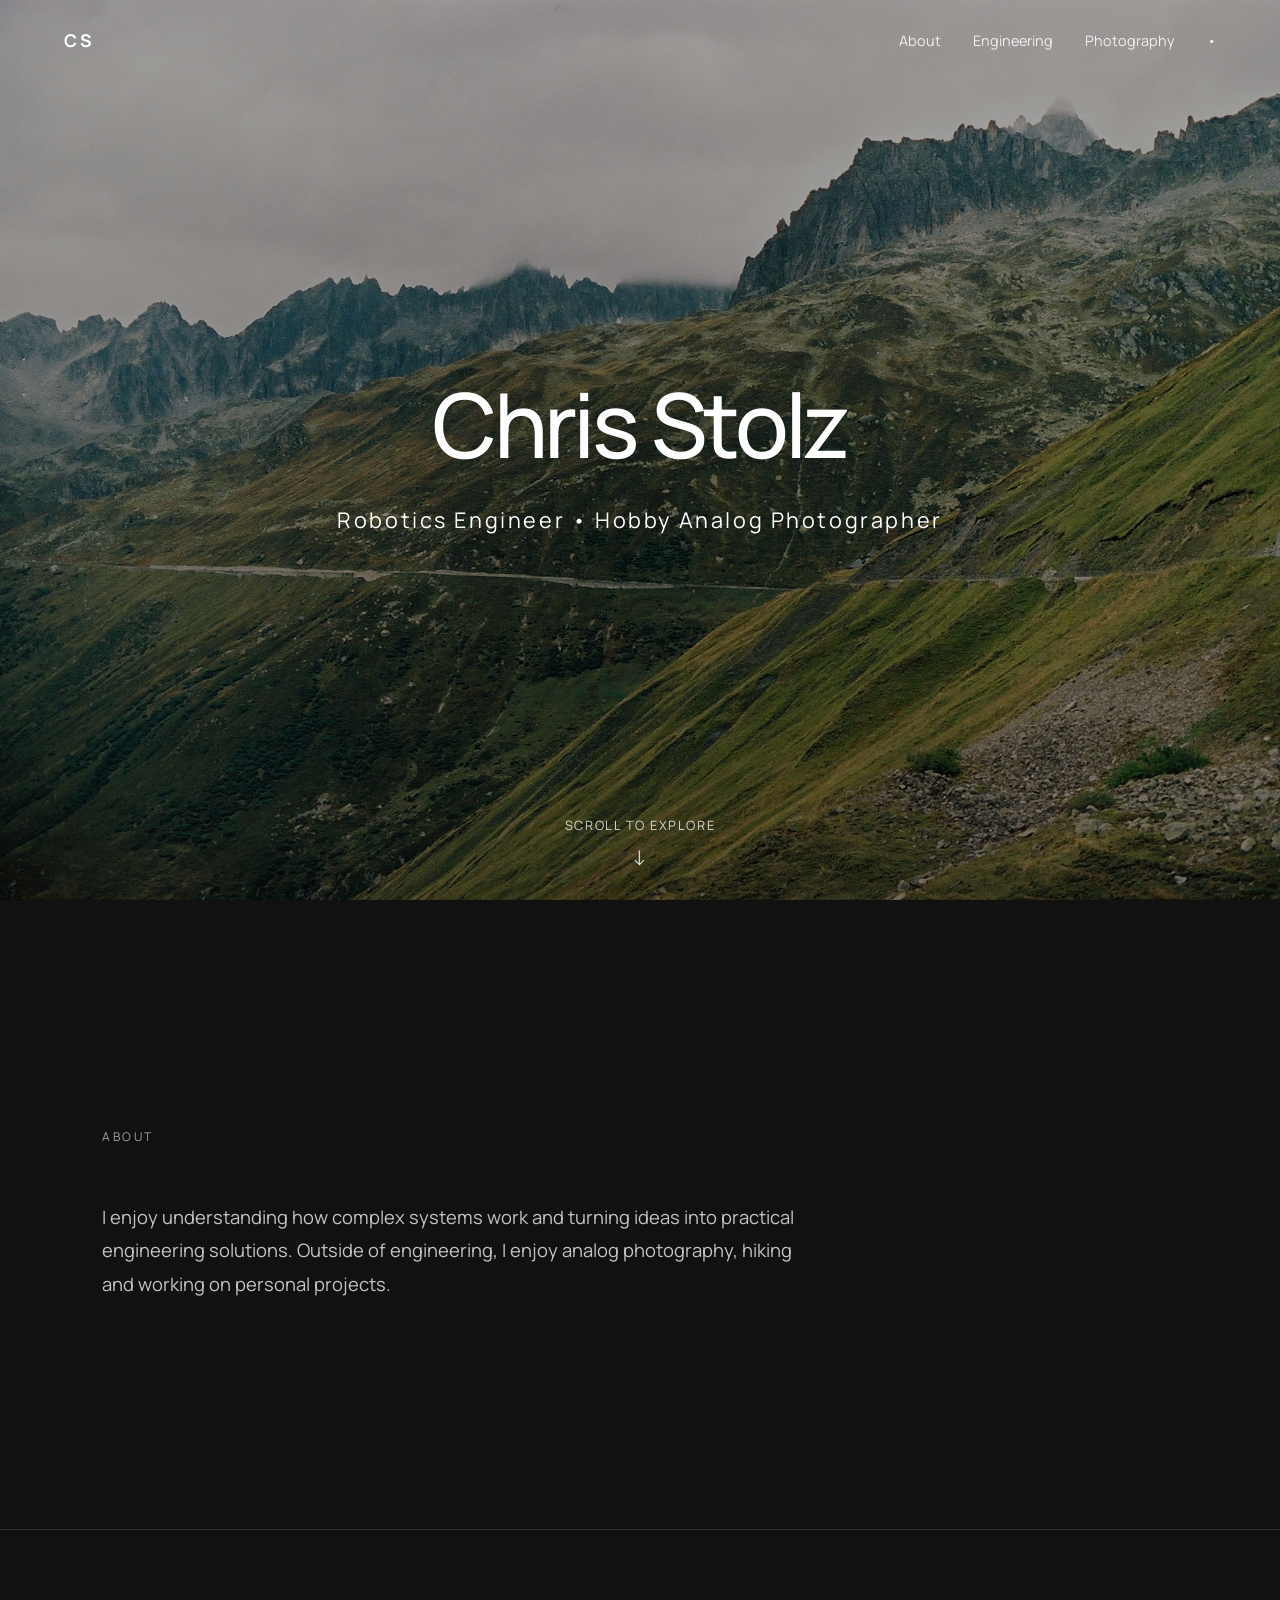
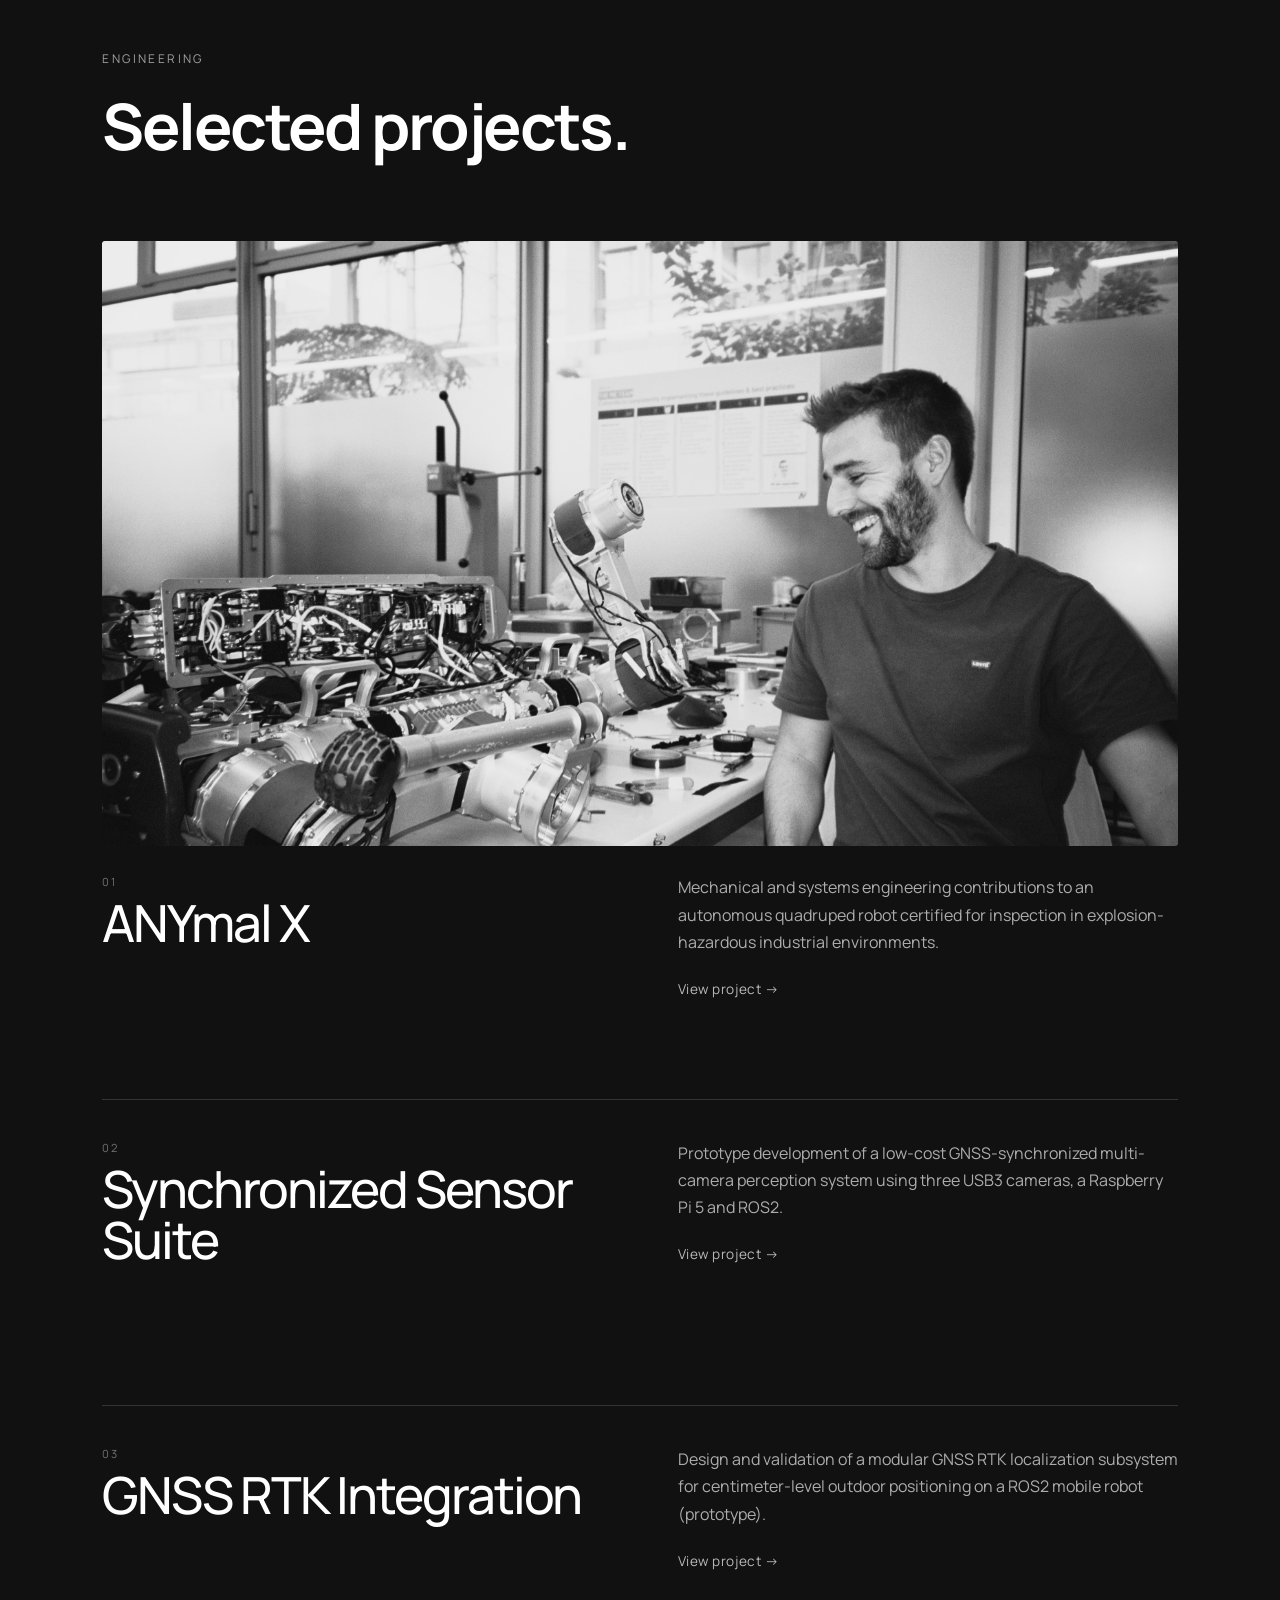
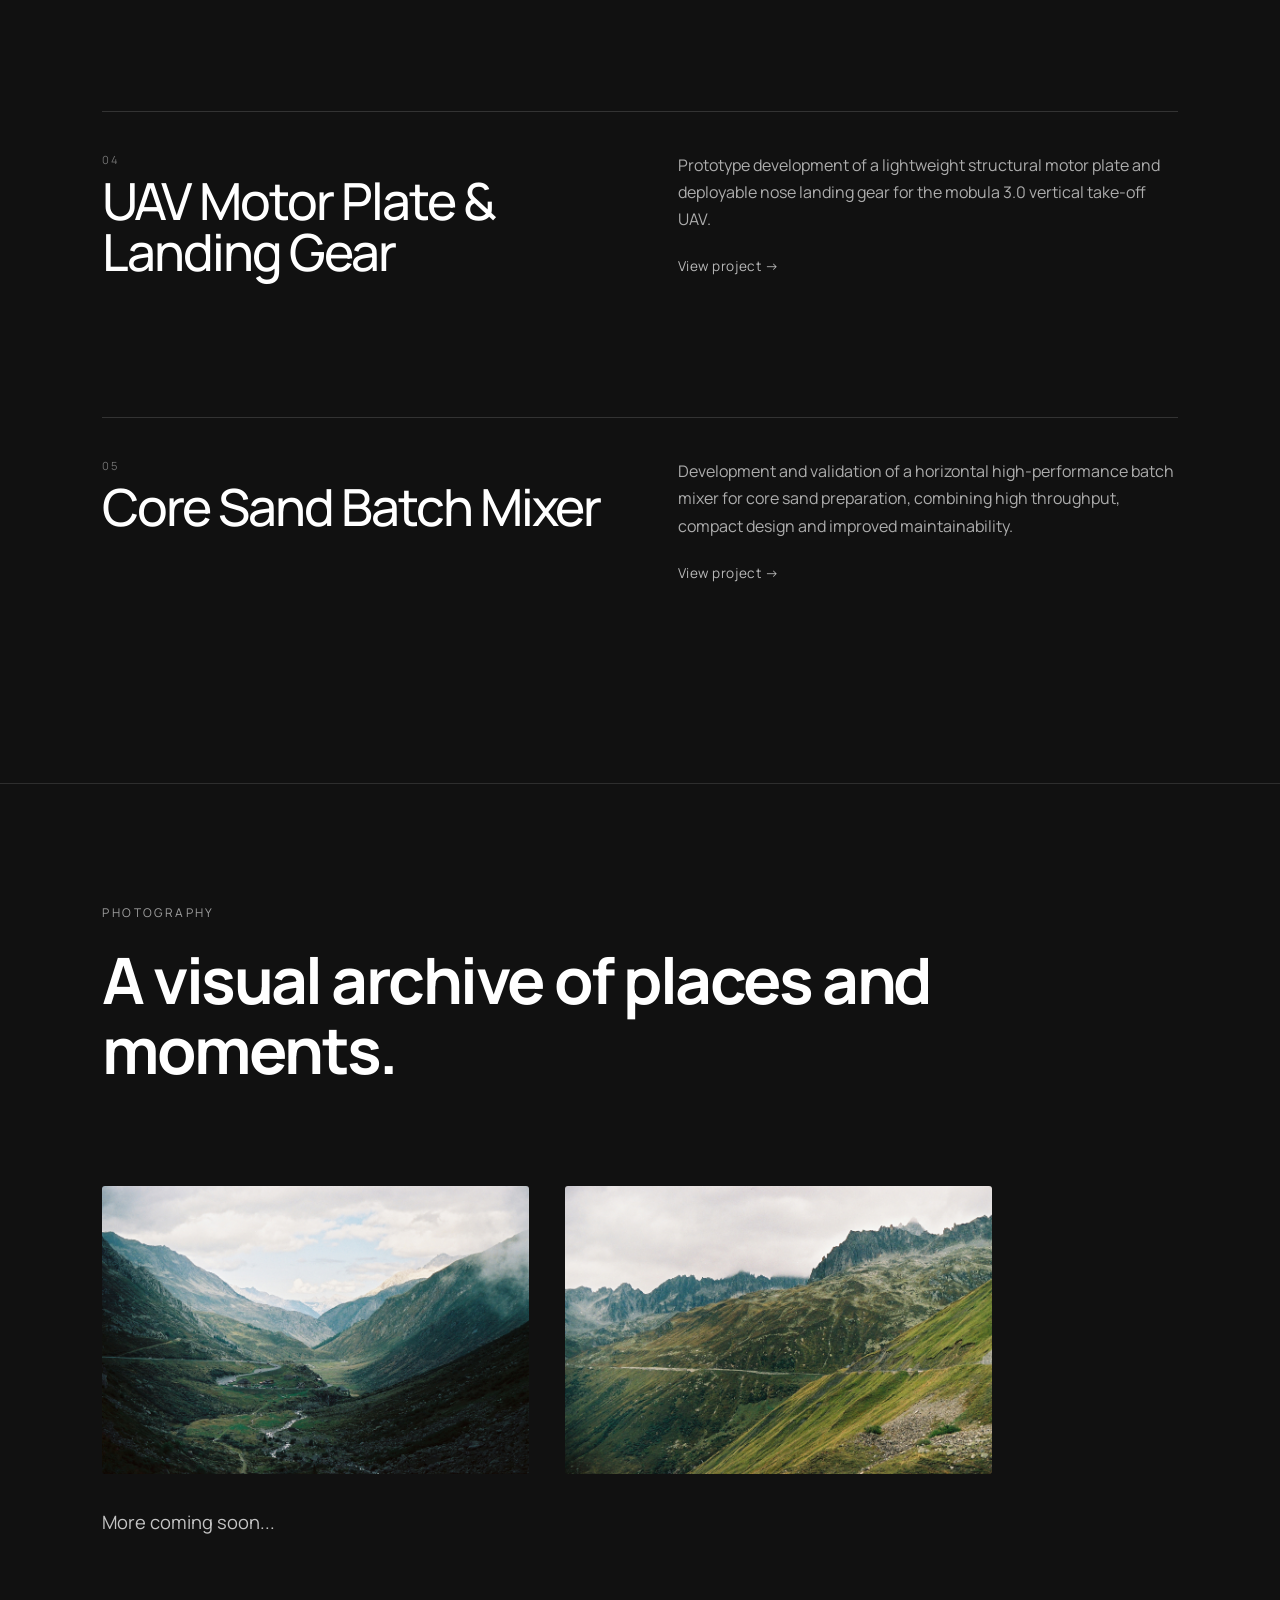
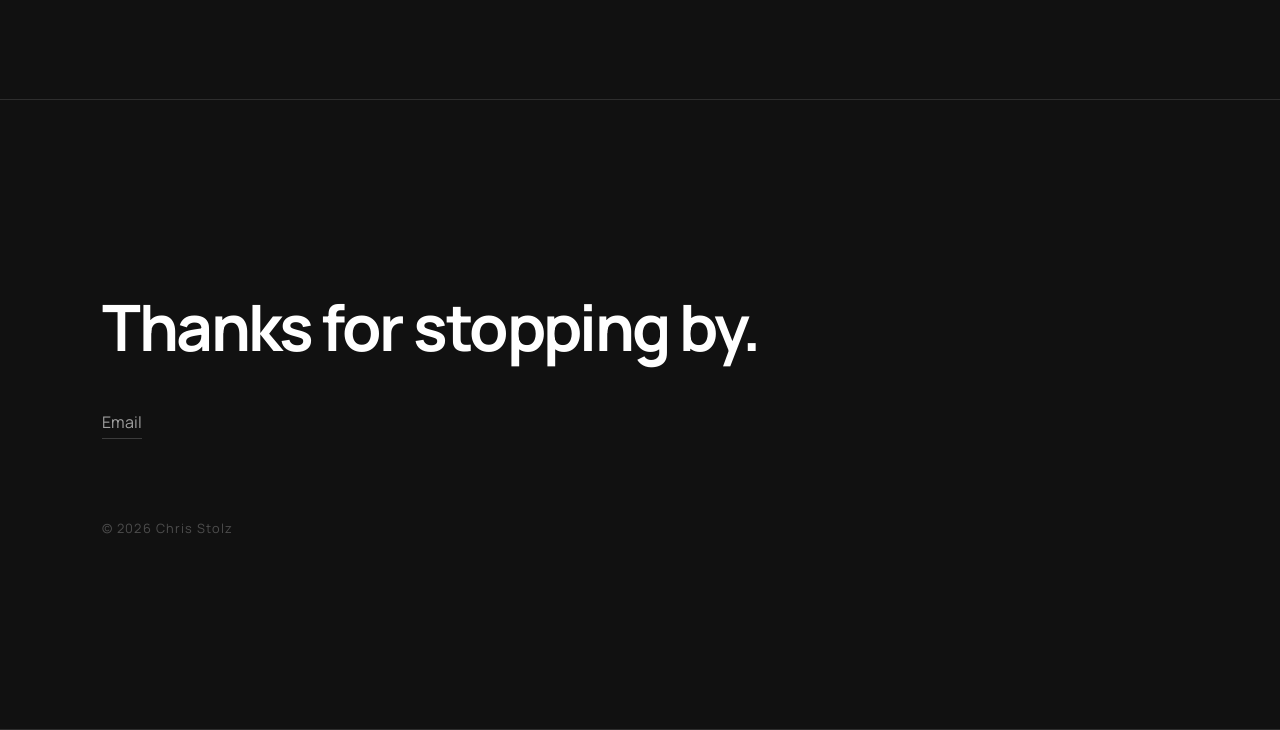
==== index.html @ 00d6d237 "commit to get rid of page building issues" ====
<!DOCTYPE html>
<html lang="en">

<head>
    <meta charset="UTF-8">
    <meta name="viewport" content="width=device-width, initial-scale=1.0">

    <link rel="preconnect" href="https://fonts.googleapis.com">
    <link rel="preconnect" href="https://fonts.gstatic.com" crossorigin>

    <link href="https://fonts.googleapis.com/css2?family=Manrope:wght@200;300;400;500;600;700&display=swap" rel="stylesheet">


    <title>Chris Stolz</title>

    <link rel="stylesheet" href="css/style.css">
</head>

<body>

    <header class="hero" id="home">

        <nav class="navbar">
            <a href="#home" class="logo">CS</a>

            <div class="nav-links">
                <a href="#about">About</a>
                <a href="#engineering">Engineering</a>
                <a href="#photography">Photography</a>
                <a href="#contact">•</a>
            </div>
        </nav>

        <div class="hero-content">
            <h1>Chris Stolz</h1>

            <p>
                Robotics Engineer • Hobby Analog Photographer
            </p>
        </div>

        <a href="#about" class="scroll-link">
            Scroll to explore
            <span>↓</span>
        </a>

    </header>

    <main>

        <section class="about section" id="about">
            <p class="section-label">About</p>


            <p class="section-text">
                I enjoy understanding how complex systems work and turning ideas into practical engineering solutions. Outside of engineering, I enjoy analog photography, hiking and working on personal projects.
            </p>
        </section>













        





        <section id="engineering" class="section engineering-section">

            <p class="section-label">Engineering</p>

            <h2>
                Selected projects.
            </h2>

            <a
                class="featured-project"
                href="projects/anymal-x.html"
                aria-label="View the Anymal X project"
            >

                <div class="featured-project-image">
                    <img
                        src="images/anymal-workshop.JPG"
                        alt="Working beside the Anymal X robot in a robotics workshop"
                        loading="lazy"
                    >
                </div>

                <div class="featured-project-info">

                    <div>
                        <p class="project-number">01</p>
                        <h3>ANYmal X</h3>
                    </div>

                    <div class="project-summary">
                        <p>
                            Mechanical and systems engineering contributions to an autonomous
                            quadruped robot certified for inspection in explosion-hazardous industrial environments.
                        </p>

                        <span class="project-link">
                            View project →
                        </span>
                    </div>

                </div>

            </a>


             <a
                class="project-list-item"
                href="projects/sensor_suite.html"
                aria-label="View the sensor suite development project"
            >

                <div class="project-list-heading">

                    <p class="project-number">02</p>

                    <h3>Synchronized Sensor Suite</h3>

                </div>

                <div class="project-summary">

                    <p>
                        Prototype development of a low-cost GNSS-synchronized multi-camera perception
                        system using three USB3 cameras, a Raspberry Pi 5 and ROS2.
                    </p>

                    <span class="project-link">
                        View project →
                    </span>

                </div>

            </a>

            <a
                class="project-list-item"
                href="projects/gnss.html"
                aria-label="View the GNSS RTK Module Integration project"
            >

                <div class="project-list-heading">

                    <p class="project-number">03</p>

                    <h3>GNSS RTK Integration</h3>

                </div>

                <div class="project-summary">

                    <p>
                        Design and validation of a modular GNSS RTK localization subsystem
                        for centimeter-level outdoor positioning on a ROS2 mobile robot (prototype).
                    </p>

                    <span class="project-link">
                        View project →
                    </span>

                </div>

            </a>

           


            <a
                class="project-list-item"
                href="projects/drone.html"
                aria-label="View the UAV motor plate and landing gear project"
            >

                <div class="project-list-heading">

                    <p class="project-number">04</p>

                    <h3>UAV Motor Plate & Landing Gear</h3>

                </div>

                <div class="project-summary">

                    <p>
                        Prototype development of a lightweight structural motor plate and deployable
                        nose landing gear for the mobula 3.0 vertical take-off UAV.
                    </p>

                    <span class="project-link">
                        View project →
                    </span>

                </div>

            </a>



            <a
                class="project-list-item"
                href="projects/lueber.html"
                aria-label="View the core sand batch mixer project"
            >

                <div class="project-list-heading">

                    <p class="project-number">05</p>

                    <h3>Core Sand Batch Mixer</h3>

                </div>

                <div class="project-summary">

                    <p>
                        Development and validation of a horizontal high-performance batch mixer
                        for core sand preparation, combining high throughput, compact design
                        and improved maintainability.
                    </p>

                    <span class="project-link">
                        View project →
                    </span>

                </div>

            </a>








        </section>



        <section class="section photography-section" id="photography">

            <p class="section-label">Photography</p>

            <h2>A visual archive of places and moments.</h2>

            <div class="contact-sheet">


                <button 
                class="photo-frame photo-medium" 
                type="button"
                data-title="Coffee Run"
                data-location="Furka Pass, Switzerland"
                data-date="Summer 2023"
                data-film="Lomo 800"
                data-credit="Photo by Chris Stolz"
                >
                    <img
                        src="images/photo-07.JPG"
                        alt="Coffee Run"
                        loading="lazy"
                    >
                </button>

                 <button 
                class="photo-frame photo-medium" 
                type="button"
                data-title="Mountain Road"
                data-location="Furka Pass, Switzerland"
                data-date="Summer 2023"
                data-film="Lomo 800"
                data-credit="Photo by Chris Stolz"
                >
                    <img
                        src="images/photo-10.JPG"
                        alt="Mountain Road"
                        loading="lazy"
                    >
                </button>

            </div>


            <p class="section-text">
                More coming soon...
            </p>

        </section>



        <section class="section" id="contact">

            <h2>Thanks for stopping by.</h2>

            <div class="contact-links">

                <a href="mailto:stolz.chris@outlook.com">
                    Email
                </a>
            </div>

            <p class="footer-note">
                © 2026 Chris Stolz
            </p>

        </section>


    </main>


    <div class="lightbox" id="lightbox" aria-hidden="true">

        <button
            class="lightbox-close"
            type="button"
            aria-label="Close photograph"
        >
            ×
        </button>

        <div class="lightbox-content">

            <img
                class="lightbox-image"
                src=""
                alt=""
            >

            <div class="lightbox-caption">
                <p class="lightbox-title"></p>
                <p class="lightbox-location"></p>
                <p class="lightbox-date"></p>
                <p class="lightbox-film"></p>
                <p class="lightbox-credit"></p>
            </div>

        </div>

    </div>


    <script src="js/script.js"></script>

</body>

</html>
---- css/style.css ----
* {
    margin: 0;
    padding: 0;
    box-sizing: border-box;
}

html {
    scroll-behavior: smooth;
}

body {
    background: #111;
    color: white;
    font-family: "Manrope", sans-serif;
}

a {
    color: inherit;
    text-decoration: none;
}

a:focus-visible,
button:focus-visible {
    outline: 2px solid currentColor;
    outline-offset: 4px;
}


/* =========================================================
   Hero section
   ========================================================= */

.hero {
    position: relative;
    min-height: 100vh;

    background-image:
        linear-gradient(
            rgba(0, 0, 0, 0.35),
            rgba(0, 0, 0, 0.5)
        ),
        url("../images/hero.JPG");

    background-size: cover;
    background-position: center;
    background-repeat: no-repeat;

    display: flex;
    justify-content: center;
    align-items: center;

    text-align: center;
}


/* =========================================================
   Navigation
   ========================================================= */

.navbar {
    position: absolute;
    top: 0;
    left: 0;

    width: 100%;
    padding: 28px 5%;

    display: flex;
    justify-content: space-between;
    align-items: center;
}

.logo {
    font-size: 1.1rem;
    font-weight: bold;
    letter-spacing: 0.15rem;
}

.nav-links {
    display: flex;
    gap: 32px;
}

.nav-links a {
    font-size: 0.9rem;
    opacity: 0.85;

    transition: opacity 0.2s ease;
}

.nav-links a:hover {
    opacity: 1;
}


/* =========================================================
   Hero text
   ========================================================= */

.hero-content {
    padding: 0 24px;
}

.hero h1 {
    margin-bottom: 18px;

    font-size: clamp(3rem, 7vw, 6rem);
    font-weight: 500;
    letter-spacing: -0.04em;
}

.hero-content p {
    font-size: clamp(1rem, 2vw, 1.35rem);
    line-height: 1.6;
    letter-spacing: 0.12em;
}


/* =========================================================
   Scroll indicator
   ========================================================= */

.scroll-link {
    position: absolute;
    bottom: 30px;

    display: flex;
    flex-direction: column;
    gap: 8px;

    font-size: 0.8rem;
    letter-spacing: 0.12em;
    text-transform: uppercase;
    opacity: 0.8;
}

.scroll-link span {
    font-size: 1.3rem;
}


/* =========================================================
   General sections
   ========================================================= */

.section {
    min-height: 70vh;
    padding: 120px 8%;

    display: flex;
    flex-direction: column;
    justify-content: center;

    border-bottom: 1px solid rgba(255, 255, 255, 0.12);
}

.section-label {
    margin-bottom: 24px;

    font-size: 0.75rem;
    letter-spacing: 0.2em;
    text-transform: uppercase;
    opacity: 0.6;
}

.section h2 {
    max-width: 900px;

    font-size: clamp(2.2rem, 5vw, 4.5rem);
    line-height: 1.1;
    letter-spacing: -0.04em;
}

.section-text {
    max-width: 720px;
    margin-top: 32px;

    font-size: 1.15rem;
    line-height: 1.8;
    opacity: 0.75;
}


/* =========================================================
   Contact
   ========================================================= */

.contact-links {
    margin-top: 48px;

    display: flex;
}

.contact-links a {
    padding-bottom: 5px;

    border-bottom: 1px solid rgba(255, 255, 255, 0.3);

    font-size: 1rem;
    opacity: 0.6;

    transition:
        opacity 0.25s ease,
        border-color 0.25s ease;
}

.contact-links a:hover {
    border-bottom-color: white;
    opacity: 1;
}

.footer-note {
    margin-top: 80px;

    font-size: 0.8rem;
    letter-spacing: 0.08em;
    opacity: 0.25;
}


/* =========================================================
   Featured engineering project
   ========================================================= */

.engineering-section {
    padding-bottom: 160px;
}

.featured-project {
    width: 100%;
    margin-top: 80px;

    display: block;
}

.featured-project-image {
    width: 100%;
    overflow: hidden;

    border-radius: 3px;
}

.featured-project-image img {
    width: 100%;
    height: auto;

    display: block;

    filter: grayscale(100%);

    transition:
        transform 0.7s ease,
        opacity 0.4s ease;
}

.featured-project:hover .featured-project-image img {
    transform: scale(1.008);
    opacity: 0.9;
}

.featured-project-info {
    margin-top: 28px;

    display: grid;
    grid-template-columns: 1fr 1fr;
    gap: 40px;
    align-items: start;
}

.project-number {
    margin-bottom: 8px;

    font-size: 0.7rem;
    letter-spacing: 0.15em;
    opacity: 0.4;
}

.featured-project h3 {
    font-size: clamp(2rem, 4vw, 3.6rem);
    font-weight: 500;
    line-height: 1;
    letter-spacing: -0.04em;
}

.project-summary {
    max-width: 500px;

    justify-self: end;
}

.project-summary p {
    font-size: 1rem;
    line-height: 1.7;
    opacity: 0.65;
}

.project-link {
    margin-top: 24px;

    display: inline-block;

    font-size: 0.85rem;
    letter-spacing: 0.04em;
    opacity: 0.7;

    transition: opacity 0.25s ease;
}

.featured-project:hover .project-link {
    opacity: 1;
}

.project-list-item {
    width: 100%;
    margin-top: 100px;
    padding: 40px 0;

    display: grid;
    grid-template-columns: 1fr 1fr;
    gap: 40px;
    align-items: start;

    border-top: 1px solid rgba(255, 255, 255, 0.14);

    color: inherit;
    text-decoration: none;
}

.project-list-heading h3 {
    font-size: clamp(2rem, 4vw, 3.6rem);
    font-weight: 500;
    line-height: 1;
    letter-spacing: -0.04em;
}

.project-list-item .project-summary {
    justify-self: end;
}

.project-list-item:hover .project-link {
    opacity: 1;
}


/* =========================================================
   Photography contact sheet
   ========================================================= */

.photography-section {
    padding-bottom: 160px;
}

.contact-sheet {
    width: 100%;
    margin-top: 100px;

    display: grid;
    grid-template-columns: repeat(12, minmax(0, 1fr));
    gap: 90px 36px;
    align-items: start;
}

.photo-frame {
    padding: 0;

    display: block;
    overflow: hidden;

    border: 0;
    background: none;

    cursor: zoom-in;
}

.photo-large {
    grid-column: span 7;
}

.photo-medium {
    grid-column: span 5;
}

.photo-small {
    grid-column: span 4;
}

.photo-lower {
    margin-top: 80px;
}

.photo-frame img {
    width: 100%;
    height: auto;

    display: block;

    border-radius: 3px;

    transition:
        transform 0.5s ease,
        opacity 0.5s ease;
}

.photo-frame:hover img {
    transform: scale(1.015);
    opacity: 0.88;
}


/* =========================================================
   Lightbox
   ========================================================= */

.lightbox {
    position: fixed;
    inset: 0;
    z-index: 1000;

    padding: 40px;

    display: flex;
    justify-content: center;
    align-items: center;

    background: rgba(8, 8, 8, 0.96);

    opacity: 0;
    visibility: hidden;

    transition:
        opacity 0.3s ease,
        visibility 0.3s ease;
}

.lightbox.is-open {
    opacity: 1;
    visibility: visible;
}

.lightbox-content {
    max-width: min(92vw, 1500px);
    max-height: 92vh;

    display: flex;
    flex-direction: column;
    align-items: center;
}

.lightbox-image {
    max-width: 100%;
    max-height: 72vh;

    display: block;

    object-fit: contain;
}

.lightbox-caption {
    margin-top: 24px;
    padding-bottom: 8px;

    text-align: center;
    color: rgba(255, 255, 255, 0.52);
}

.lightbox-caption p {
    margin: 4px 0;

    font-size: 0.78rem;
    line-height: 1.5;
    letter-spacing: 0.04em;
}

.lightbox-caption .lightbox-title {
    margin-bottom: 10px;

    color: rgba(255, 255, 255, 0.9);
    font-size: 0.95rem;
    font-weight: 500;
}

.lightbox-caption .lightbox-film {
    margin-top: 10px;
}

.lightbox-caption .lightbox-credit {
    margin-top: 10px;

    font-size: 0.7rem;
    opacity: 0.75;
}

.lightbox-close {
    position: absolute;
    top: 24px;
    right: 30px;

    padding: 8px;

    border: 0;
    background: none;
    color: white;

    font-family: inherit;
    font-size: 2rem;
    font-weight: 200;

    cursor: pointer;
    opacity: 0.65;
}

.lightbox-close:hover {
    opacity: 1;
}

body.lightbox-open {
    overflow: hidden;
}


/* =========================================================
   Main page — tablet and smartphone layout
   ========================================================= */

@media (max-width: 700px) {

    .hero {
        min-height: 100svh;
        background-position: 62% center;
    }

    .navbar {
        padding: 20px;
    }

    .logo {
        font-size: 1rem;
    }

    .nav-links {
        gap: 18px;
    }

    .nav-links a {
        font-size: 0.75rem;
    }

    .hero-content {
        width: 100%;
        padding: 0 24px;
    }

    .hero h1 {
        margin-bottom: 16px;

        font-size: clamp(2.8rem, 14vw, 4.2rem);
        line-height: 1;
    }

    .hero-content p {
        max-width: 300px;
        margin: 0 auto;

        font-size: 0.9rem;
        line-height: 1.7;
        letter-spacing: 0.08em;
    }

    .scroll-link {
        bottom: 22px;

        font-size: 0.65rem;
    }

    .section {
        min-height: auto;
        padding: 90px 24px;
    }

    .section h2 {
        font-size: clamp(2.2rem, 11vw, 3.4rem);
    }

    .section-text {
        font-size: 1rem;
        line-height: 1.7;
    }

    .photography-section {
        padding-bottom: 100px;
    }

    .contact-sheet {
        margin-top: 56px;

        grid-template-columns: repeat(2, minmax(0, 1fr));
        gap: 34px 16px;
    }

    .photo-large,
    .photo-medium,
    .photo-small {
        grid-column: span 1;
    }

    .photo-lower {
        margin-top: 32px;
    }

    .lightbox {
        padding: 18px;
    }

    .lightbox-image {
        max-width: 100%;
        max-height: 68vh;
    }

    .lightbox-close {
        top: 14px;
        right: 16px;
    }

    .lightbox-content {
        max-width: 100%;
        max-height: 92vh;
    }

    .lightbox-caption {
        margin-top: 18px;
    }

    .lightbox-caption p {
        font-size: 0.72rem;
    }

    .engineering-section {
        padding-bottom: 100px;
    }

    .featured-project {
        margin-top: 56px;
    }

    .featured-project-info {
        margin-top: 20px;

        grid-template-columns: 1fr;
        gap: 24px;
    }

    .project-summary {
        justify-self: start;
    }

    .featured-project h3 {
        font-size: 2.4rem;
    }

    .project-list-item {
        margin-top: 64px;
        padding: 32px 0;

        grid-template-columns: 1fr;
        gap: 24px;
    }

    .project-list-item .project-summary {
        justify-self: start;
    }

    .project-list-heading h3 {
        font-size: 2.4rem;
    }
}

@media (max-width: 520px) {

    .nav-links a:nth-child(2),
    .nav-links a:nth-child(3) {
        display: none;
    }

    .contact-sheet {
        grid-template-columns: 1fr;
        gap: 42px;
    }

    .photo-large,
    .photo-medium,
    .photo-small {
        grid-column: 1;
    }

    .photo-lower {
        margin-top: 0;
    }
}

/* =========================================================
   Individual project page
   ========================================================= */

.project-page {
    background: #111;
}

.project-navigation {
    width: 100%;
    padding: 28px 5%;

    display: flex;
    justify-content: space-between;
    align-items: center;
}

.project-home {
    font-size: 0.9rem;
    font-weight: 500;
    letter-spacing: 0.08em;
}

.project-back {
    font-size: 0.8rem;
    opacity: 0.6;

    transition: opacity 0.25s ease;
}

.project-back:hover {
    opacity: 1;
}


/* Project introduction */

.project-introduction {
    padding: 120px 8% 100px;
}

.project-introduction h1 {
    width: 100%;
    max-width: 1000px;

    font-size: clamp(3.4rem, 9vw, 8rem);
    font-weight: 500;
    line-height: 0.92;
    letter-spacing: -0.06em;

    overflow-wrap: break-word;
}

.project-lead {
    max-width: 650px;
    margin-top: 48px;

    font-size: clamp(1.2rem, 2.2vw, 1.8rem);
    line-height: 1.55;
    opacity: 0.68;
}

.project-details {
    margin-top: 80px;
    padding-top: 24px;

    display: grid;
    grid-template-columns: repeat(3, 1fr);
    gap: 32px;

    border-top: 1px solid rgba(255, 255, 255, 0.14);
}

.project-details p {
    font-size: 0.85rem;
}

.project-detail-label {
    margin-bottom: 8px;

    font-size: 0.68rem !important;
    letter-spacing: 0.13em;
    text-transform: uppercase;
    opacity: 0.4;
}


/* =========================================================
   Reusable project content sections
   ========================================================= */

.project-content-section {
    width: 100%;
    padding: 120px 8%;
}

.project-content-section > .section-label {
    margin-bottom: 32px;
}

.project-content-layout {
    display: grid;
    grid-template-columns: minmax(0, 560px) minmax(0, 1fr);
    gap: 80px;
    align-items: start;
}

.project-content-text {
    width: 100%;
    max-width: 560px;
}

.project-content-text h2 {
    max-width: 620px;
    margin-bottom: 28px;

    font-size: clamp(2.3rem, 4.2vw, 3.9rem);
    font-weight: 500;
    line-height: 1.05;
    letter-spacing: -0.045em;
}

.project-content-text > p {
    margin-bottom: 24px;

    font-size: 1rem;
    line-height: 1.75;
    opacity: 0.68;
}

.project-content-text > p:last-child {
    margin-bottom: 0;
}


/* Project lists */

.project-content-list {
    margin-top: 28px;

    list-style: none;
}

.project-content-list li {
    padding: 14px 0;

    border-top: 1px solid rgba(255, 255, 255, 0.12);

    font-size: 0.9rem;
    line-height: 1.5;
    opacity: 0.72;
}

.project-content-list li:last-child {
    border-bottom: 1px solid rgba(255, 255, 255, 0.12);
}



/* =========================================================
   Challenge groups (ANYmal X)
   ========================================================= */

.challenge-groups{
    margin-top:48px;
}

.challenge-group{
    display:grid;
    grid-template-columns:170px 1fr;
    gap:28px;

    padding:28px 0;

    border-top:1px solid rgba(255,255,255,0.08);
}

.challenge-group:last-child{
    border-bottom:1px solid rgba(255,255,255,0.08);
}

.challenge-group h3{
    margin-top:2px;
    margin-bottom:0;

    font-size:0.75rem;
    font-weight:400;

    letter-spacing:0.2em;
    text-transform:uppercase;

    opacity:0.6;
}

.challenge-group .project-content-list{
    margin:0;
    padding:0;
}

.challenge-group .project-content-list li{
    padding:8px 0;

    border:0;

    font-size:0.92rem;
    line-height:1.5;

    color:rgba(255,255,255,0.82);
}




/* Project section images */

.project-content-image {
    width: 100%;
    margin: 0;
}

.project-content-image img {
    width: 100%;
    height: auto;

    display: block;

    border-radius: 3px;
    filter: grayscale(100%);
}

.project-content-image figcaption {
    margin-top: 12px;

    font-size: 0.72rem;
    line-height: 1.5;
    opacity: 0.4;
}


/* Placeholder used before a real image is available */

.image-placeholder {
    width: 100%;
    aspect-ratio: 4 / 3;

    display: flex;
    justify-content: center;
    align-items: center;

    border: 1px solid rgba(255, 255, 255, 0.12);
    border-radius: 3px;

    background:
        linear-gradient(
            135deg,
            rgba(255, 255, 255, 0.035),
            rgba(255, 255, 255, 0.015)
        );
}

.image-placeholder span {
    font-size: 0.7rem;
    letter-spacing: 0.16em;
    text-transform: uppercase;
    opacity: 0.32;
}


/* =========================================================
   Reflection
   ========================================================= */

.project-reflection {
    width: 100%;
    padding: 120px 8%;
}

.project-reflection > .section-label {
    margin-bottom: 32px;
}

.project-reflection h2 {
    width: 100%;
    max-width: none;
    margin-bottom: 40px;

    font-size: clamp(2.3rem, 4.2vw, 3.9rem);
    font-weight: 500;
    line-height: 1.05;
    letter-spacing: -0.045em;
}

.project-reflection-text {
    width: 100%;
    max-width: none;
}

.project-reflection-text p {
    width: 100%;
    max-width: none;
    margin-bottom: 28px;

    font-size: 1rem;
    line-height: 1.8;
    opacity: 0.68;
}

.project-reflection-text p:last-child {
    margin-bottom: 0;
}

/* =========================================================
   Project resource: report, video, GitHub or publication
   ========================================================= */

.project-resource {
    width: 100%;
    margin-top: 56px;
}

.project-resource .section-label {
    margin-bottom: 16px;
}

.project-resource h3 {
    margin-bottom: 14px;

    font-size: 1.35rem;
    font-weight: 500;
    line-height: 1.3;
}

.project-resource > p:not(.section-label) {
    margin-bottom: 20px;

    font-size: 0.9rem;
    line-height: 1.7;
    opacity: 0.68;
}

.project-resource-links {
    display: flex;
    flex-wrap: wrap;
    gap: 16px 28px;
    align-items: center;
}

.resource-link {
    display: inline-block;
    padding-bottom: 0.2rem;

    border-bottom: 1px solid currentColor;

    color: inherit;
    text-decoration: none;

    transition: opacity 0.25s ease;
}

.resource-link:hover {
    opacity: 0.6;
}


/* Project footer */

.project-footer {
    margin: 0 8%;
    padding: 24px 0 60px;

    display: flex;
    justify-content: space-between;

    border-top: 1px solid rgba(255, 255, 255, 0.14);

    font-size: 0.8rem;
    opacity: 0.5;
}


/* Optional standalone GNSS rover image */

.gnss-rover-image {
    width: min(560px, 84%);
    margin: 80px 8% 120px auto;
}

.gnss-rover-image img {
    width: 100%;
    height: auto;

    display: block;
}

.gnss-rover-image figcaption {
    margin-top: 12px;

    font-size: 0.8rem;
    line-height: 1.5;
    opacity: 0.55;
}


/* =========================================================
   Project page — tablet and smartphone layout
   ========================================================= */

@media (max-width: 700px) {

    html,
    body {
        width: 100%;
        overflow-x: hidden;
    }

    .project-page main {
        width: 100%;
    }

    .project-navigation {
        width: 100%;
        padding: 20px 24px;
    }

    .project-home,
    .project-back {
        font-size: 0.78rem;
    }

    .project-introduction {
        width: 100%;
        padding: 80px 24px 64px;
    }

    .project-introduction h1 {
        width: 100%;
        max-width: none;

        font-size: clamp(3rem, 15vw, 5rem);
        line-height: 0.94;
        letter-spacing: -0.055em;
    }

    .project-lead {
        max-width: 100%;
        margin-top: 32px;

        font-size: 1.08rem;
        line-height: 1.65;
    }

    .project-details {
        width: 100%;
        margin-top: 52px;
        padding-top: 22px;

        grid-template-columns: 1fr;
        gap: 26px;
    }

    .project-content-section {
        width: 100%;
        padding: 80px 24px 96px;
    }

    .project-content-section > .section-label {
        margin-bottom: 28px;
    }

    .project-content-layout {
        grid-template-columns: 1fr;
        gap: 48px;
    }

    .project-content-text {
        width: 100%;
        max-width: 100%;
    }

    .project-content-text h2 {
        max-width: 100%;

        font-size: clamp(2rem, 9vw, 2.8rem);
        line-height: 1.08;
    }

    .project-content-text > p {
        font-size: 1rem;
        line-height: 1.75;
    }


    .challenge-group{
        grid-template-columns:1fr;
        gap:12px;
    }

    .challenge-group h3{
        margin-bottom:4px;
    }


    .project-content-image {
        width: 100%;
    }

    .project-content-image img {
        width: 100%;
        height: auto;
    }

    .image-placeholder {
        aspect-ratio: 4 / 3;
    }

    .project-content-section--text-only .project-content-text {
        max-width: 100%;
    }


    .project-reflection {
        width: 100%;
        padding: 80px 24px 96px;
    }

    .project-reflection > .section-label {
        margin-bottom: 28px;
    }

    .project-reflection h2 {
        width: 100%;
        max-width: none;

        font-size: clamp(2rem, 9vw, 2.8rem);
        line-height: 1.08;
    }

    .project-reflection-text,
    .project-reflection-text p {
        width: 100%;
        max-width: none;
    }

    .project-resource {
        margin-top: 44px;
    }

    .project-resource-links {
        flex-direction: column;
        align-items: flex-start;
        gap: 18px;
    }

    .project-footer {
        width: auto;
        margin: 0 24px;
        padding: 34px 0 44px;

        flex-direction: column;
        align-items: flex-start;
        gap: 24px;
    }

    .gnss-rover-image {
        width: auto;
        margin: 56px 24px 80px;
    }


    
}
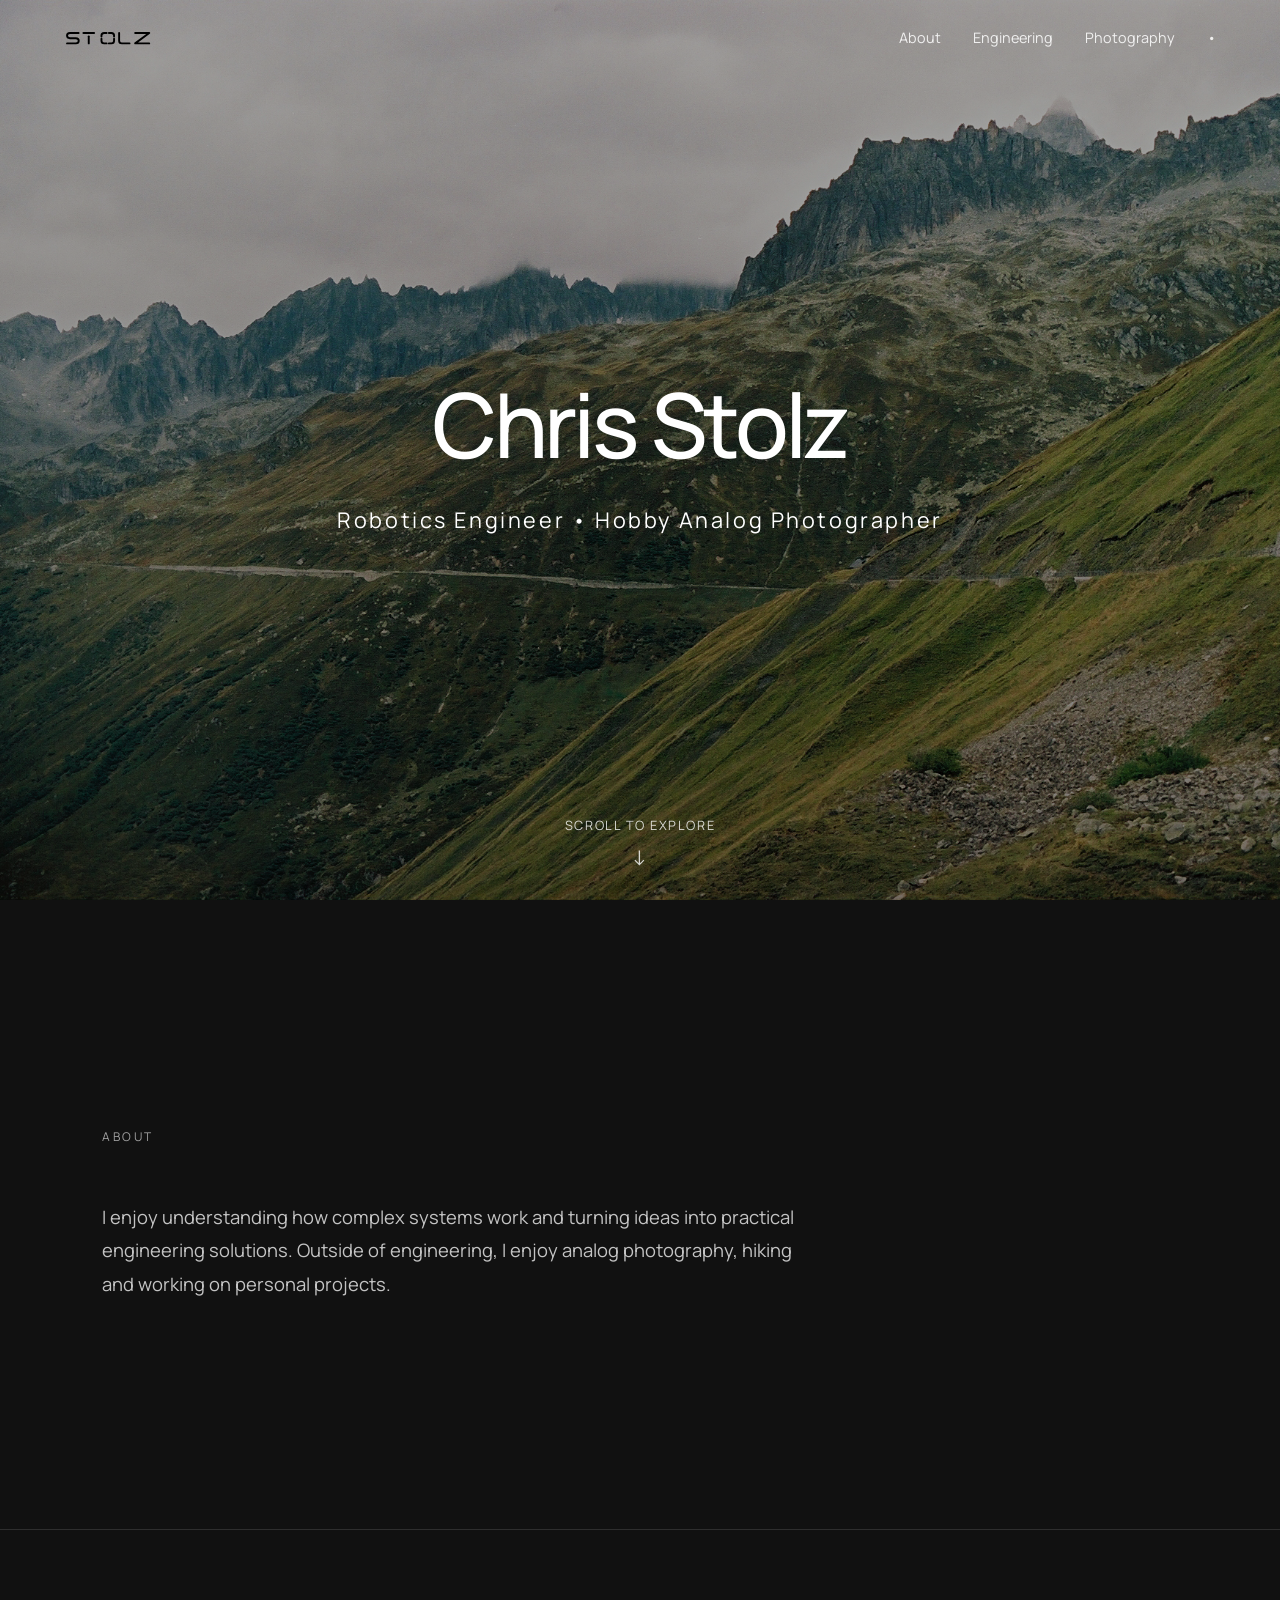
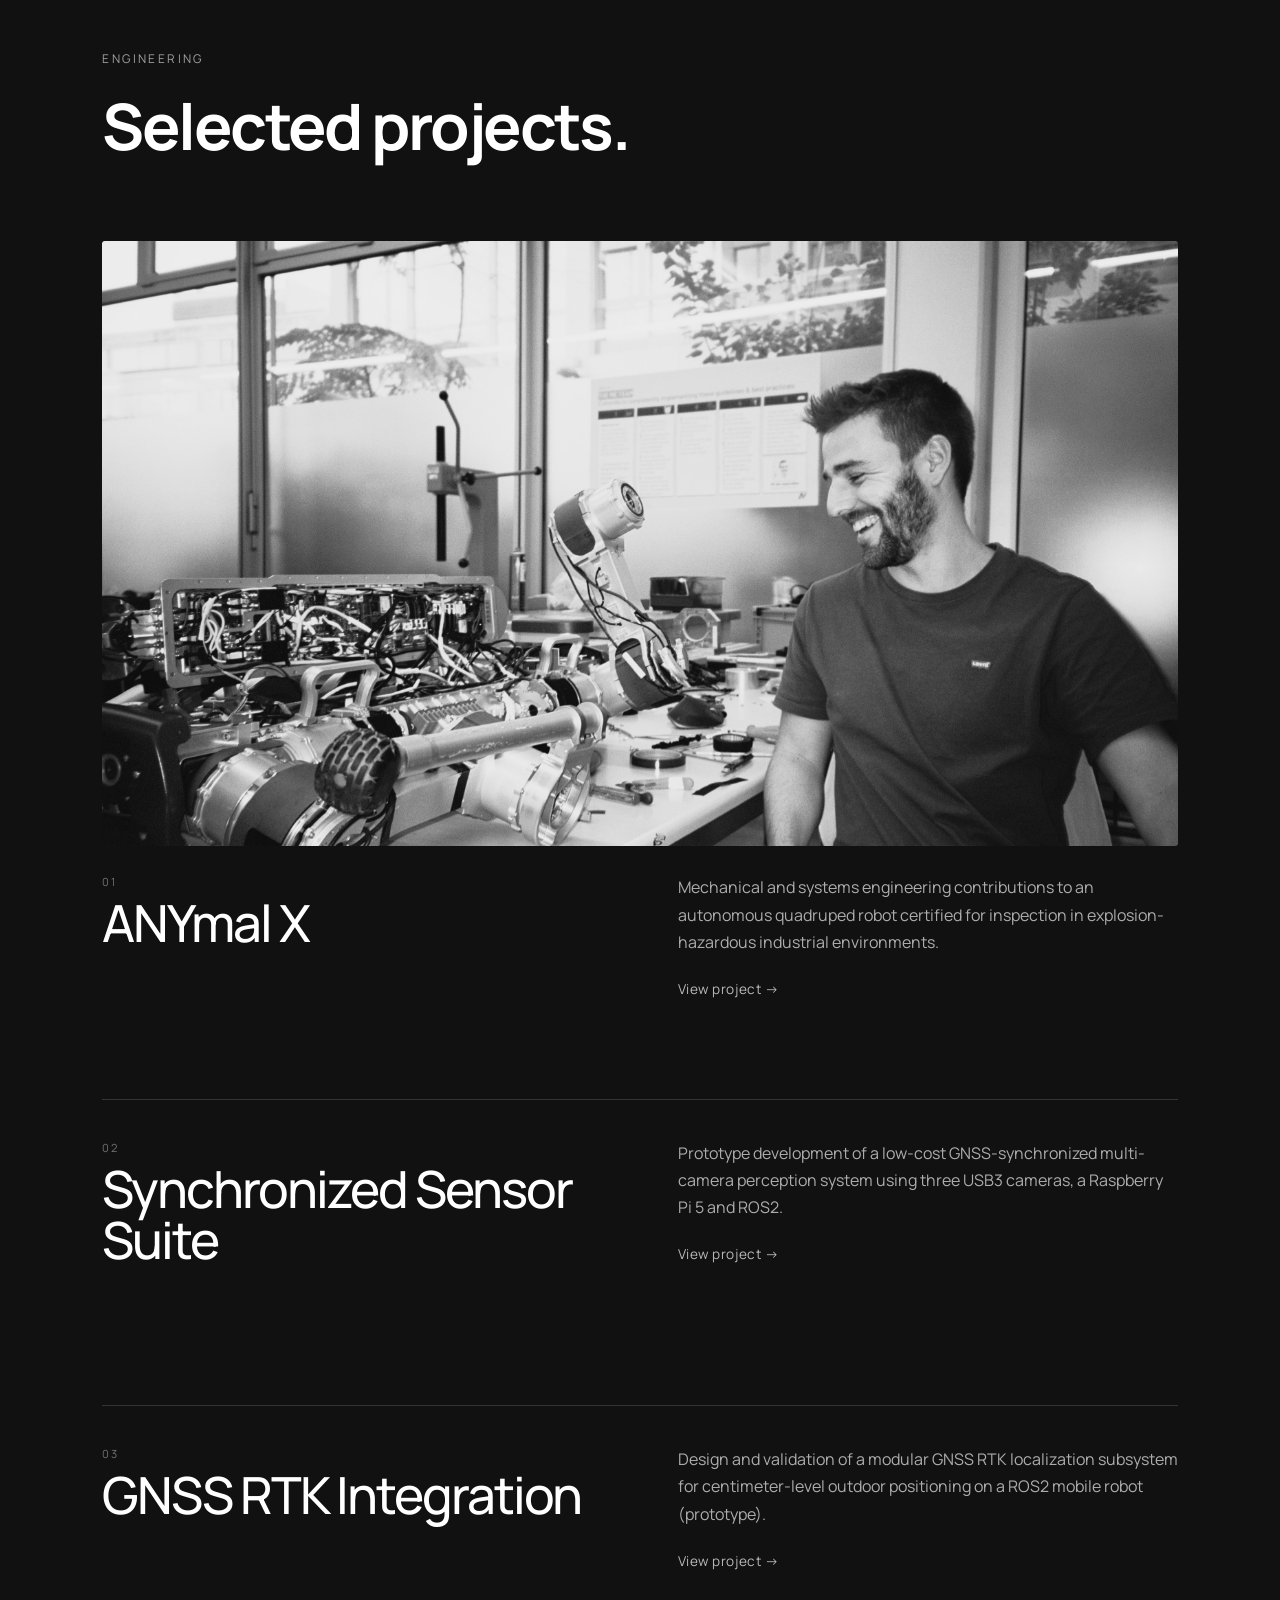
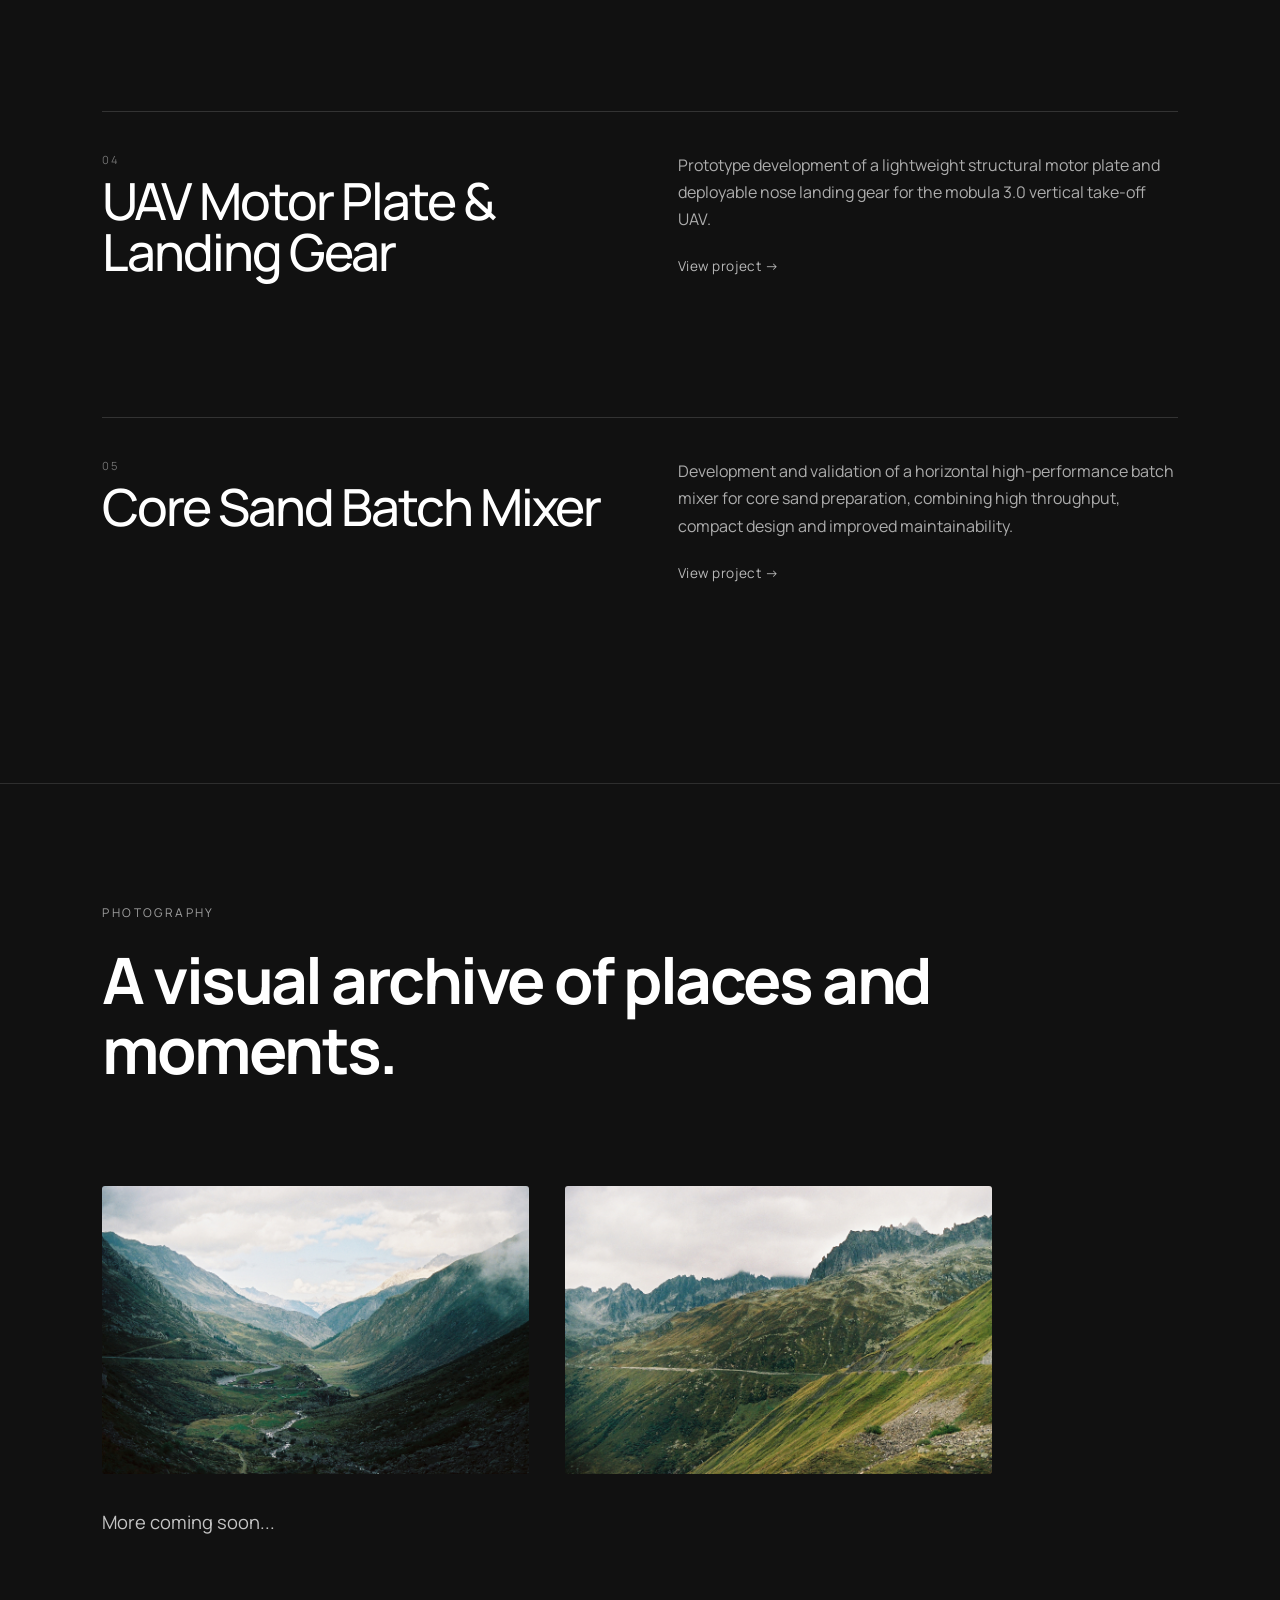
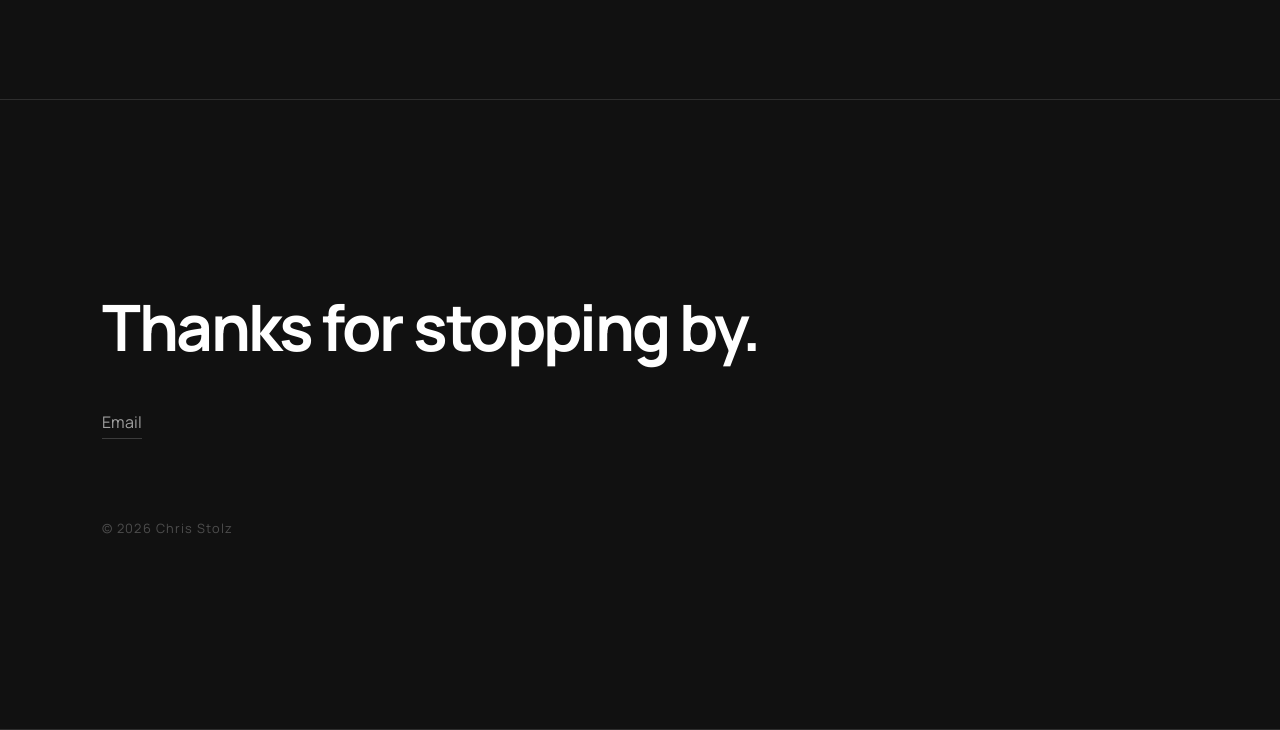
==== commit 5896f3c5: "added logo" ====
--- a/index.html
+++ b/index.html
@@ -21,7 +21,9 @@
     <header class="hero" id="home">
 
         <nav class="navbar">
-            <a href="#home" class="logo">CS</a>
+            <a href="#home" class="logo">
+                <img src="images/logo.svg" alt="Chris Stolz">
+            </a>
 
             <div class="nav-links">
                 <a href="#about">About</a>
--- a/css/style.css
+++ b/css/style.css
@@ -71,9 +71,14 @@
 }
 
 .logo {
-    font-size: 1.1rem;
-    font-weight: bold;
-    letter-spacing: 0.15rem;
+    display: flex;
+    align-items: center;
+}
+
+.logo img {
+    width: 90px;
+    height: auto;
+    display: block;
 }
 
 .nav-links {
@@ -533,8 +538,8 @@
         padding: 20px;
     }
 
-    .logo {
-        font-size: 1rem;
+    .logo img {
+        width: 75px;
     }
 
     .nav-links {
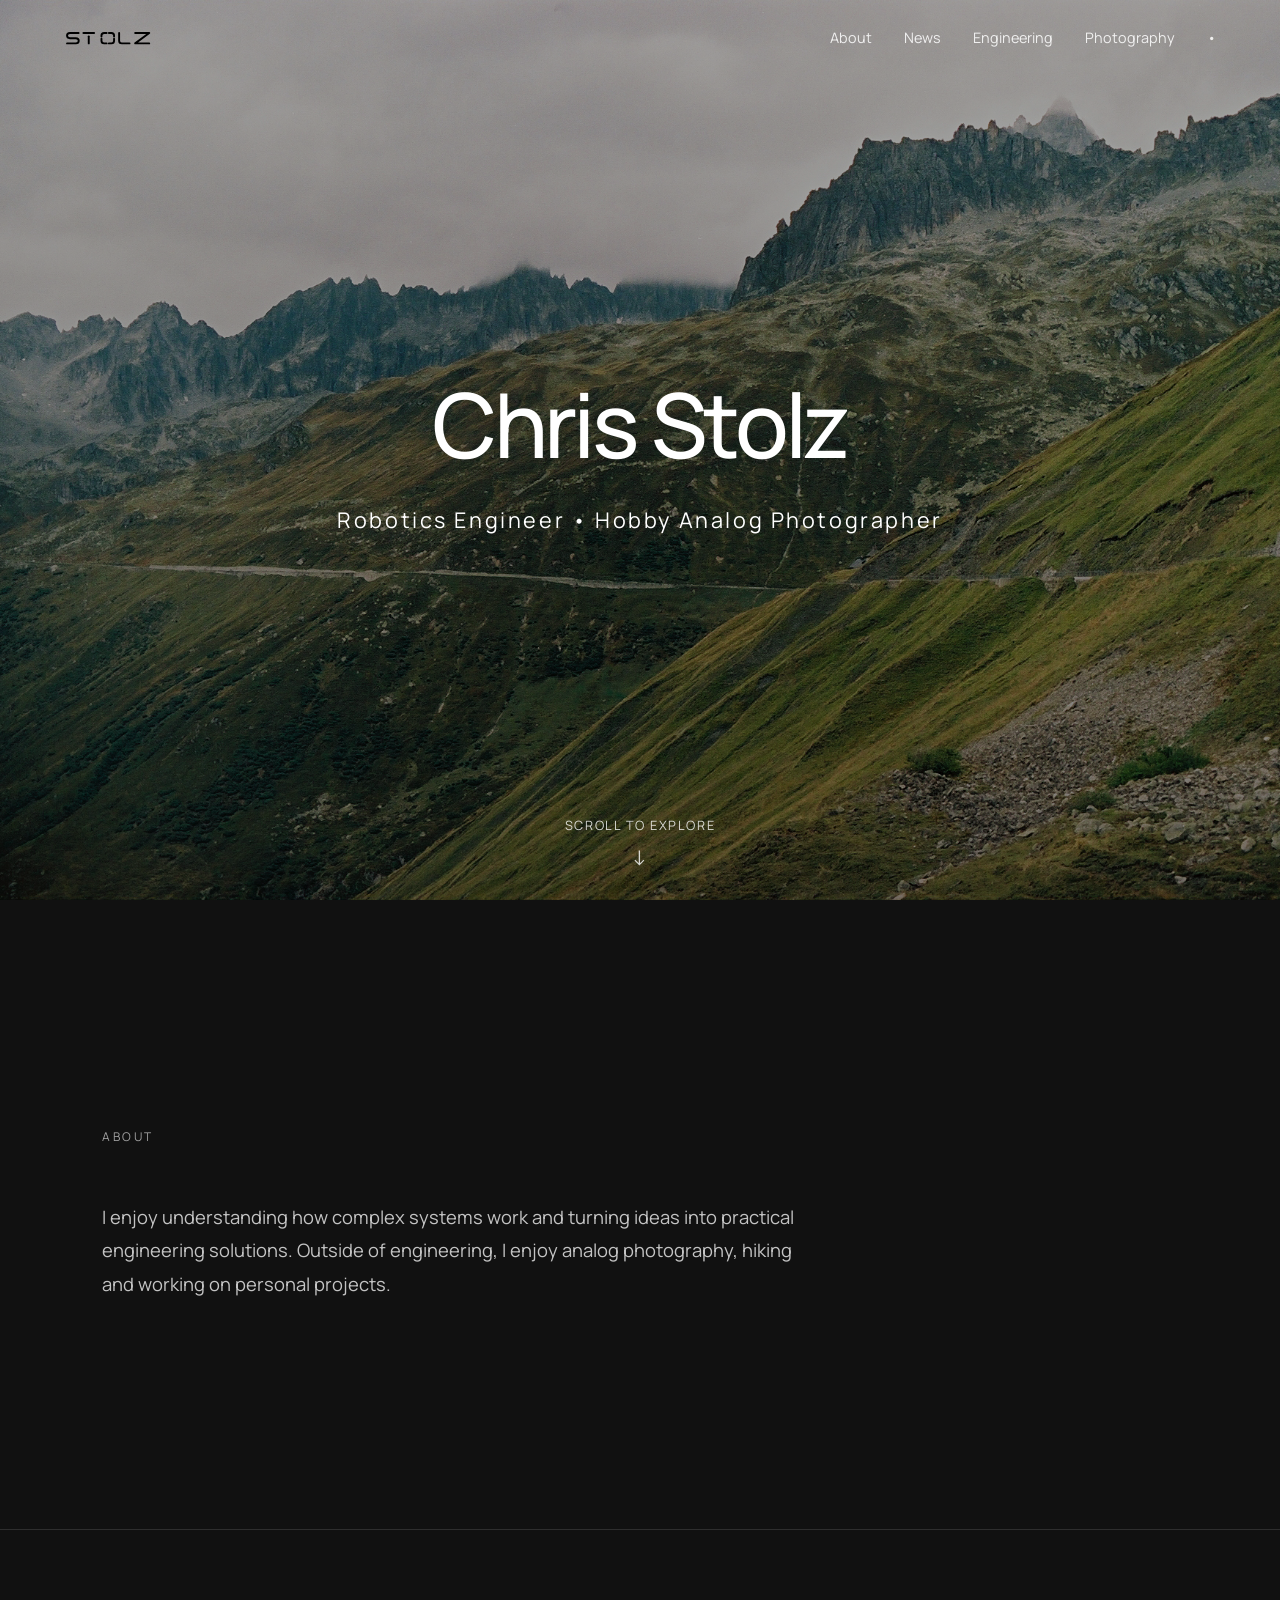
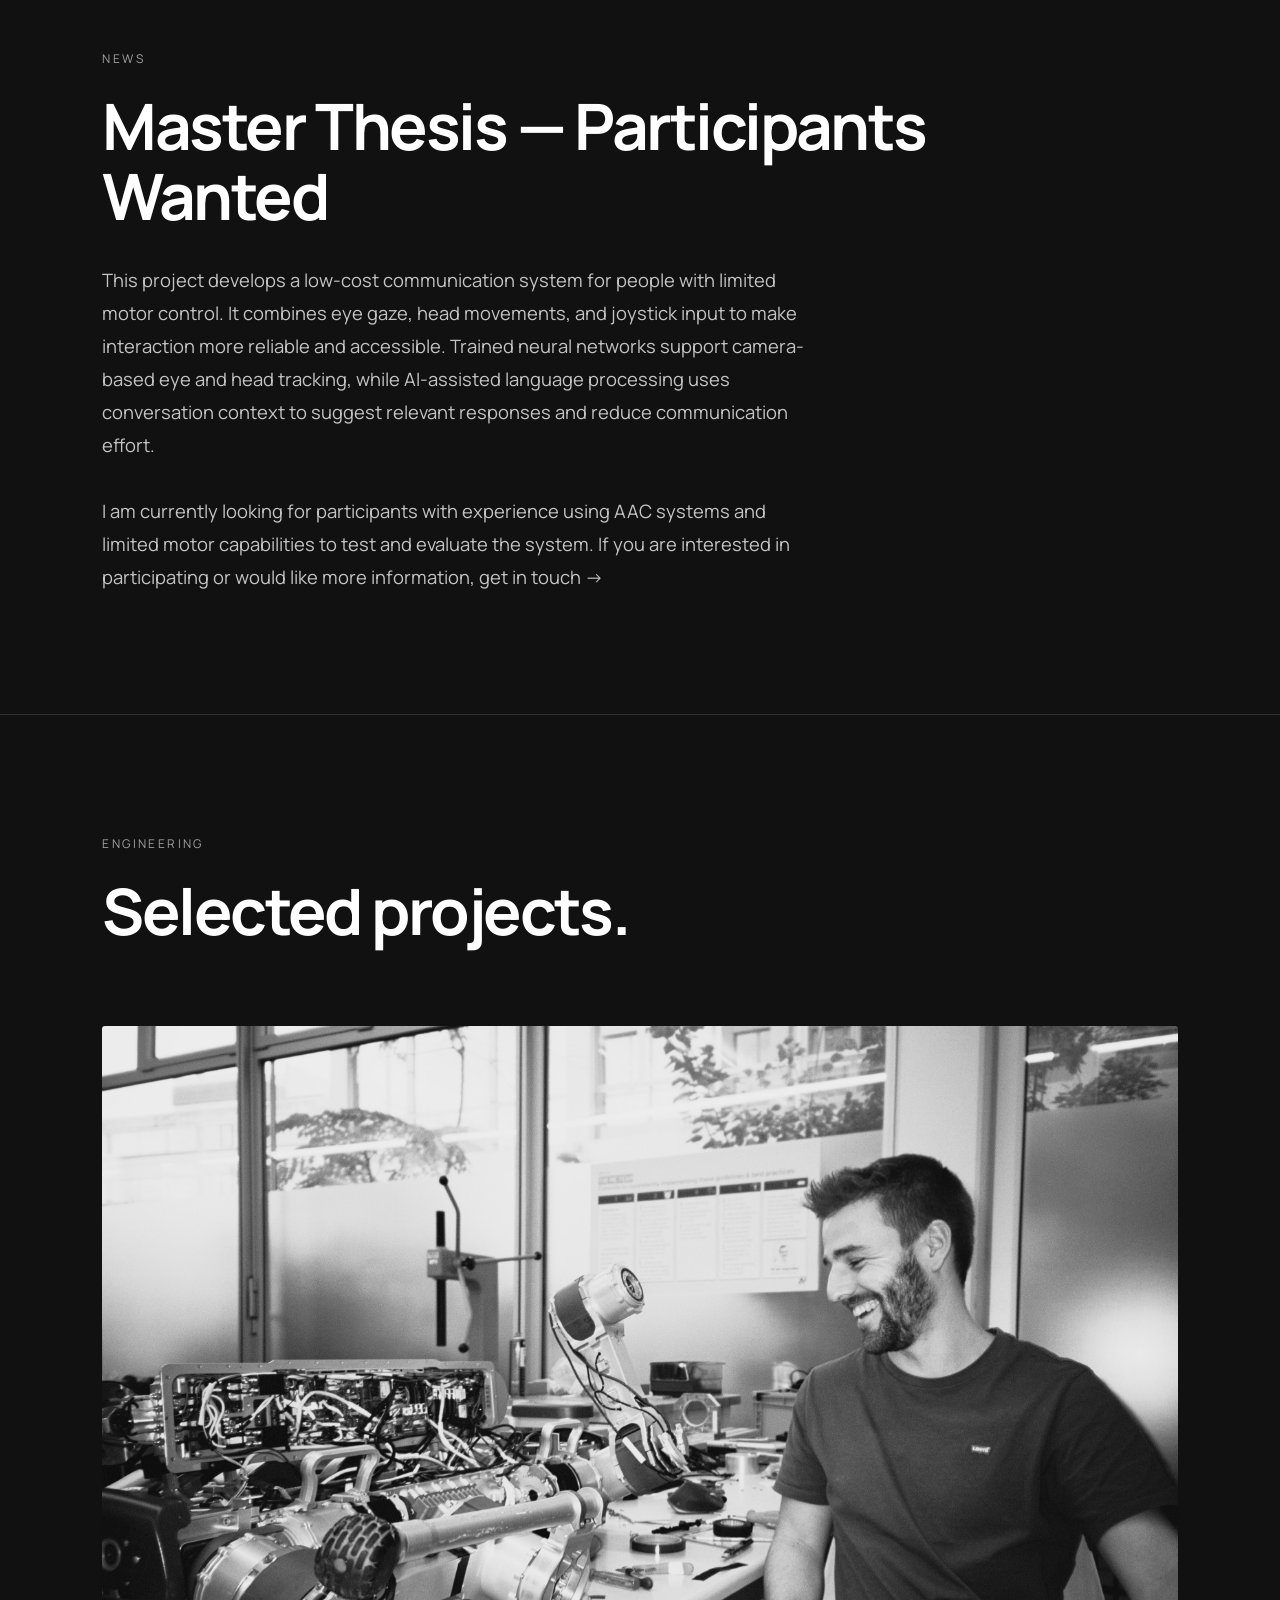
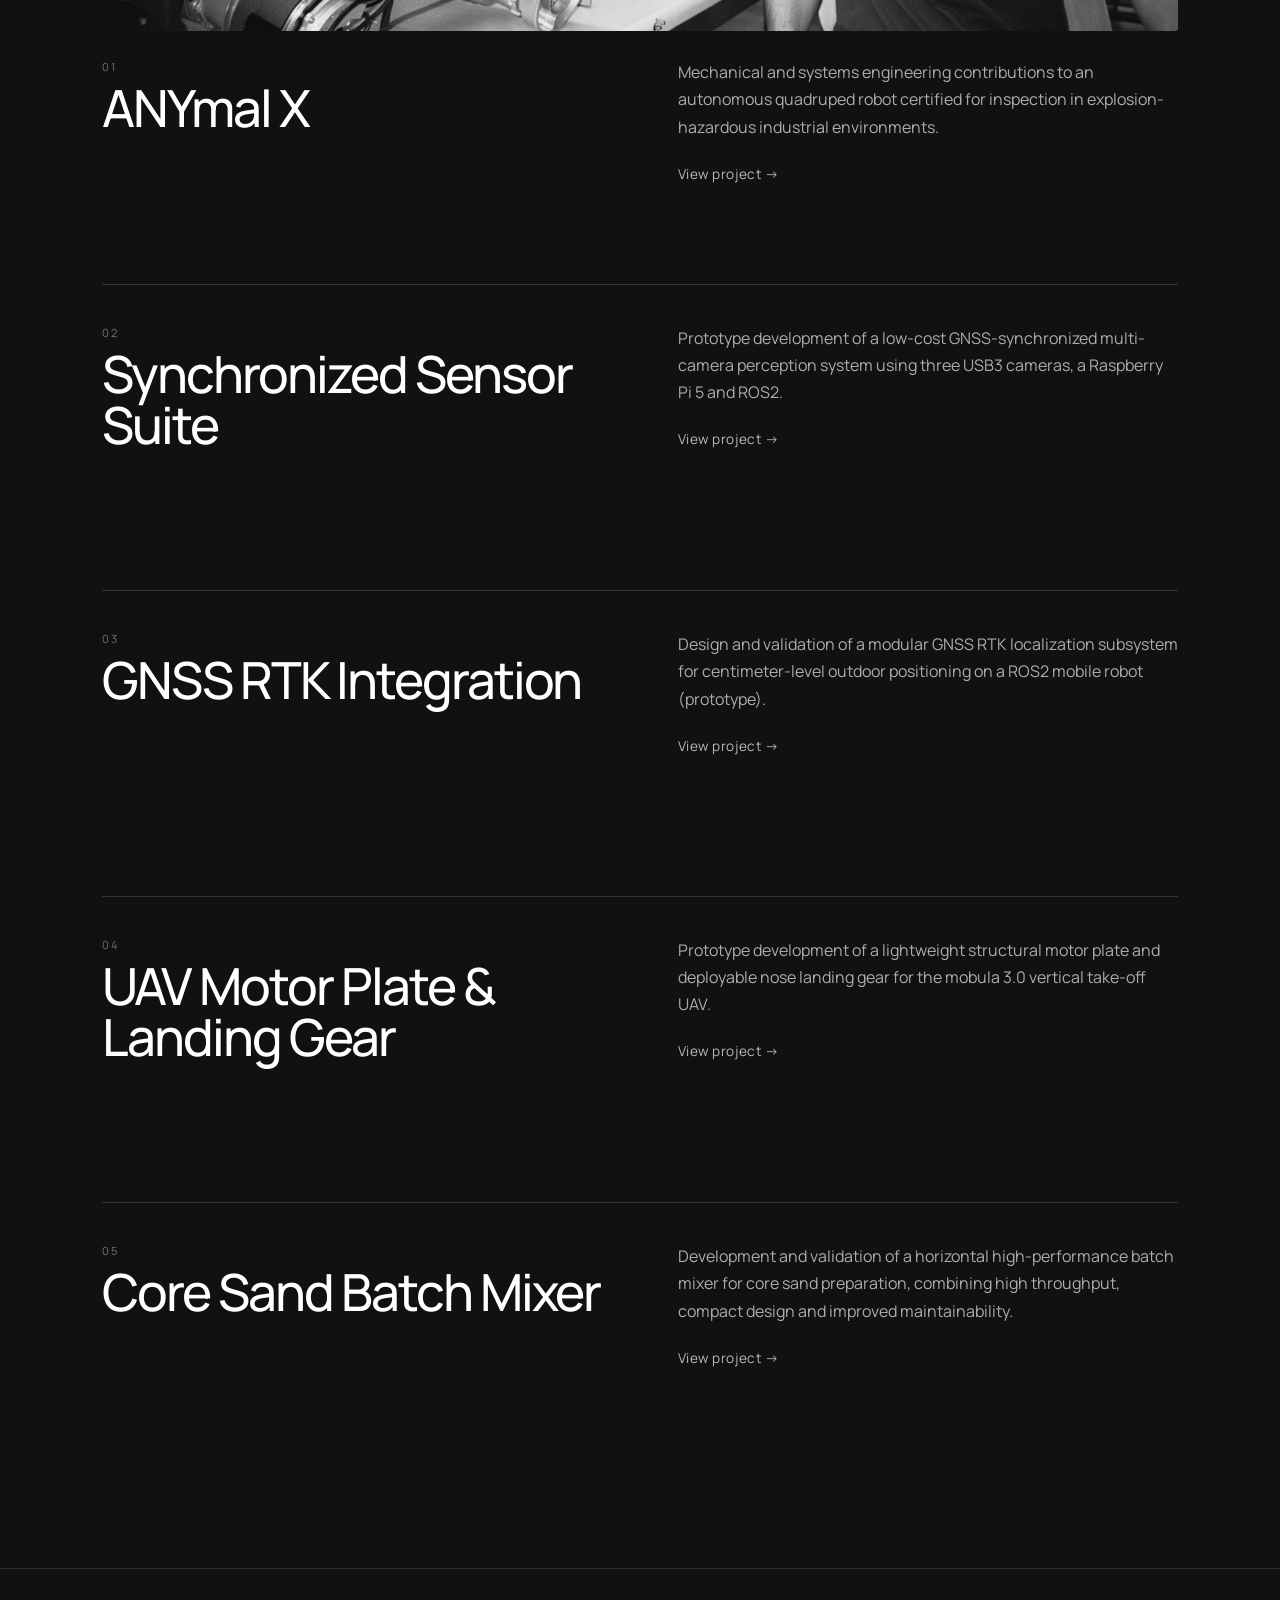
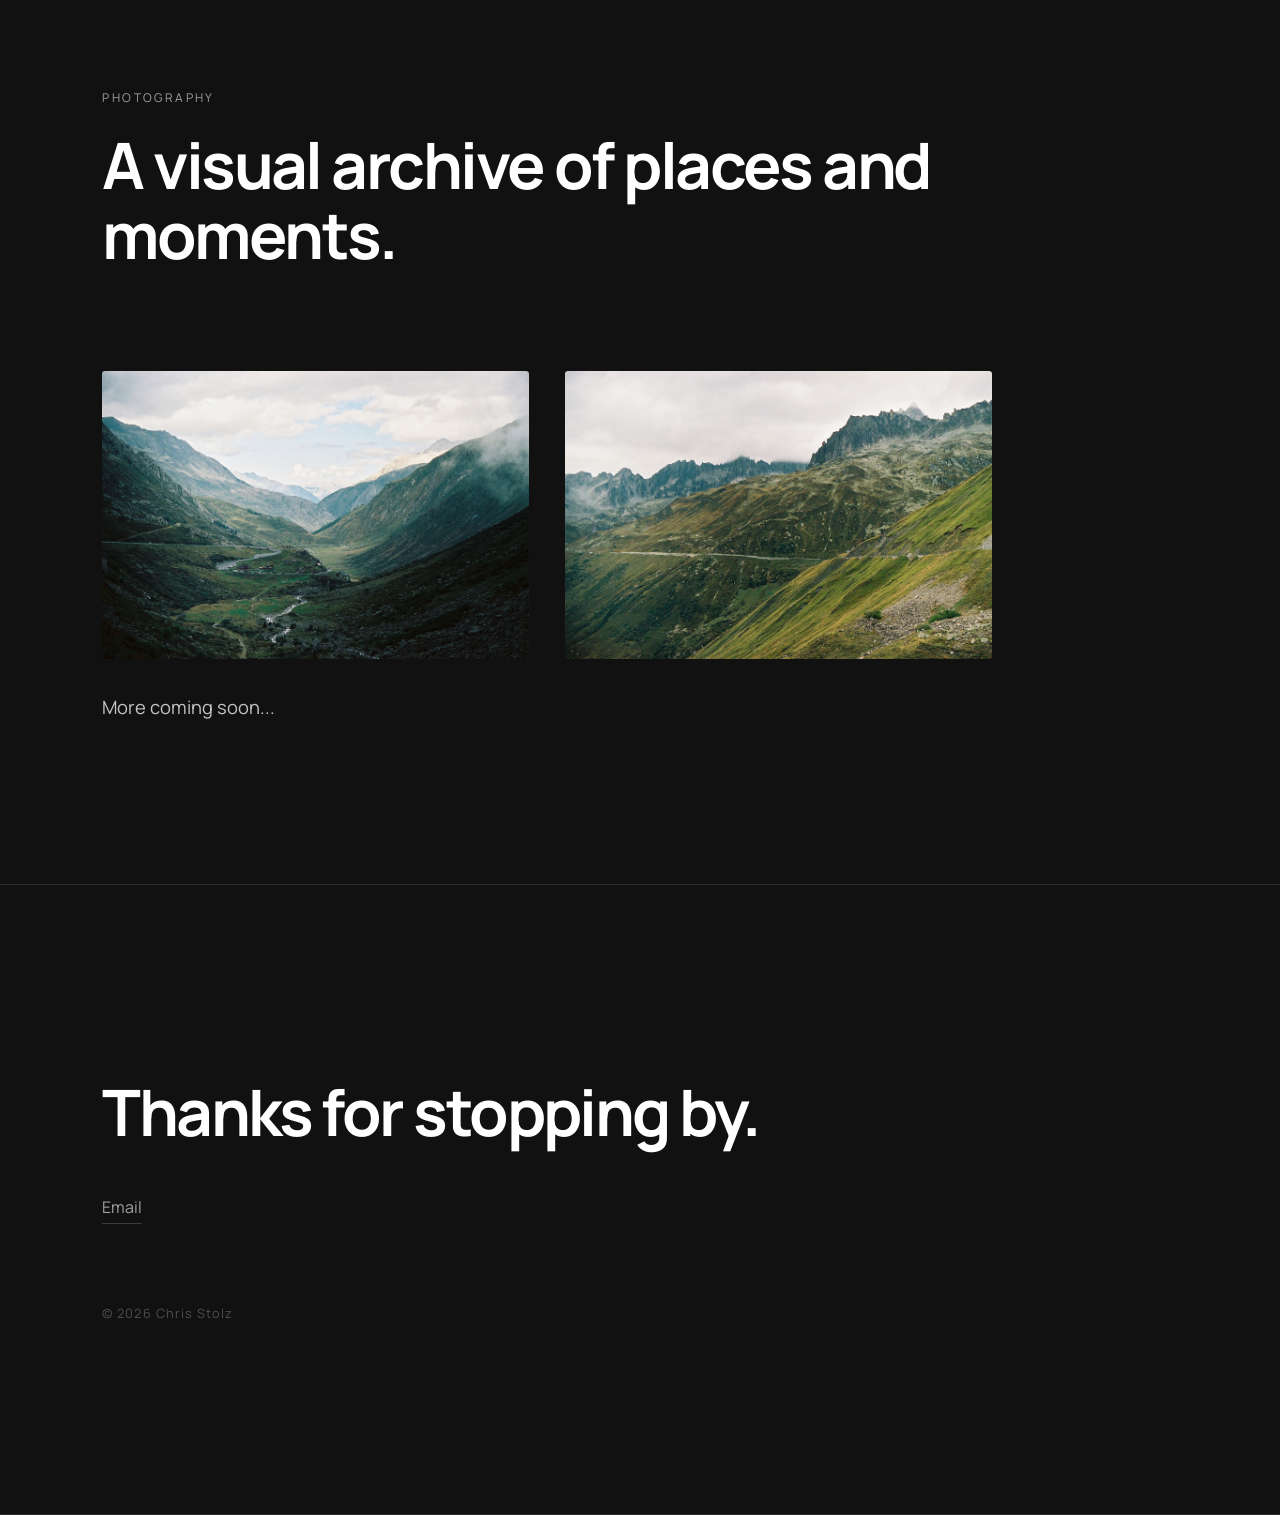
==== commit 8846f78f: "news section" ====
--- a/index.html
+++ b/index.html
@@ -10,8 +10,9 @@
 
     <link href="https://fonts.googleapis.com/css2?family=Manrope:wght@200;300;400;500;600;700&display=swap" rel="stylesheet">
 
-
     <title>Chris Stolz</title>
+
+    <link rel="icon" type="image/svg+xml" href="images/logo.svg">
 
     <link rel="stylesheet" href="css/style.css">
 </head>
@@ -27,6 +28,7 @@
 
             <div class="nav-links">
                 <a href="#about">About</a>
+                <a href="#news">News</a>
                 <a href="#engineering">Engineering</a>
                 <a href="#photography">Photography</a>
                 <a href="#contact">•</a>
@@ -57,6 +59,36 @@
             <p class="section-text">
                 I enjoy understanding how complex systems work and turning ideas into practical engineering solutions. Outside of engineering, I enjoy analog photography, hiking and working on personal projects.
             </p>
+        </section>
+
+
+
+
+
+        <section class="section" id="news">
+
+            <p class="section-label">News</p>
+
+            <h2>Master Thesis — Participants Wanted</h2>
+
+            <p class="section-text">
+                This project develops a low-cost communication system for people with
+                limited motor control. It combines eye gaze, head movements, and joystick
+                input to make interaction more reliable and accessible. Trained neural
+                networks support camera-based eye and head tracking, while AI-assisted
+                language processing uses conversation context to suggest relevant
+                responses and reduce communication effort.
+            </p>
+
+           <p class="section-text">
+                I am currently looking for participants with experience using AAC systems
+                and limited motor capabilities to test and evaluate the system.
+                If you are interested in participating or would like more information,
+                <a href="mailto:stolz.chris@outlook.com?subject=Master%20Thesis%20Participation">
+                    get in touch →
+                </a>
+            </p>
+
         </section>
 
 
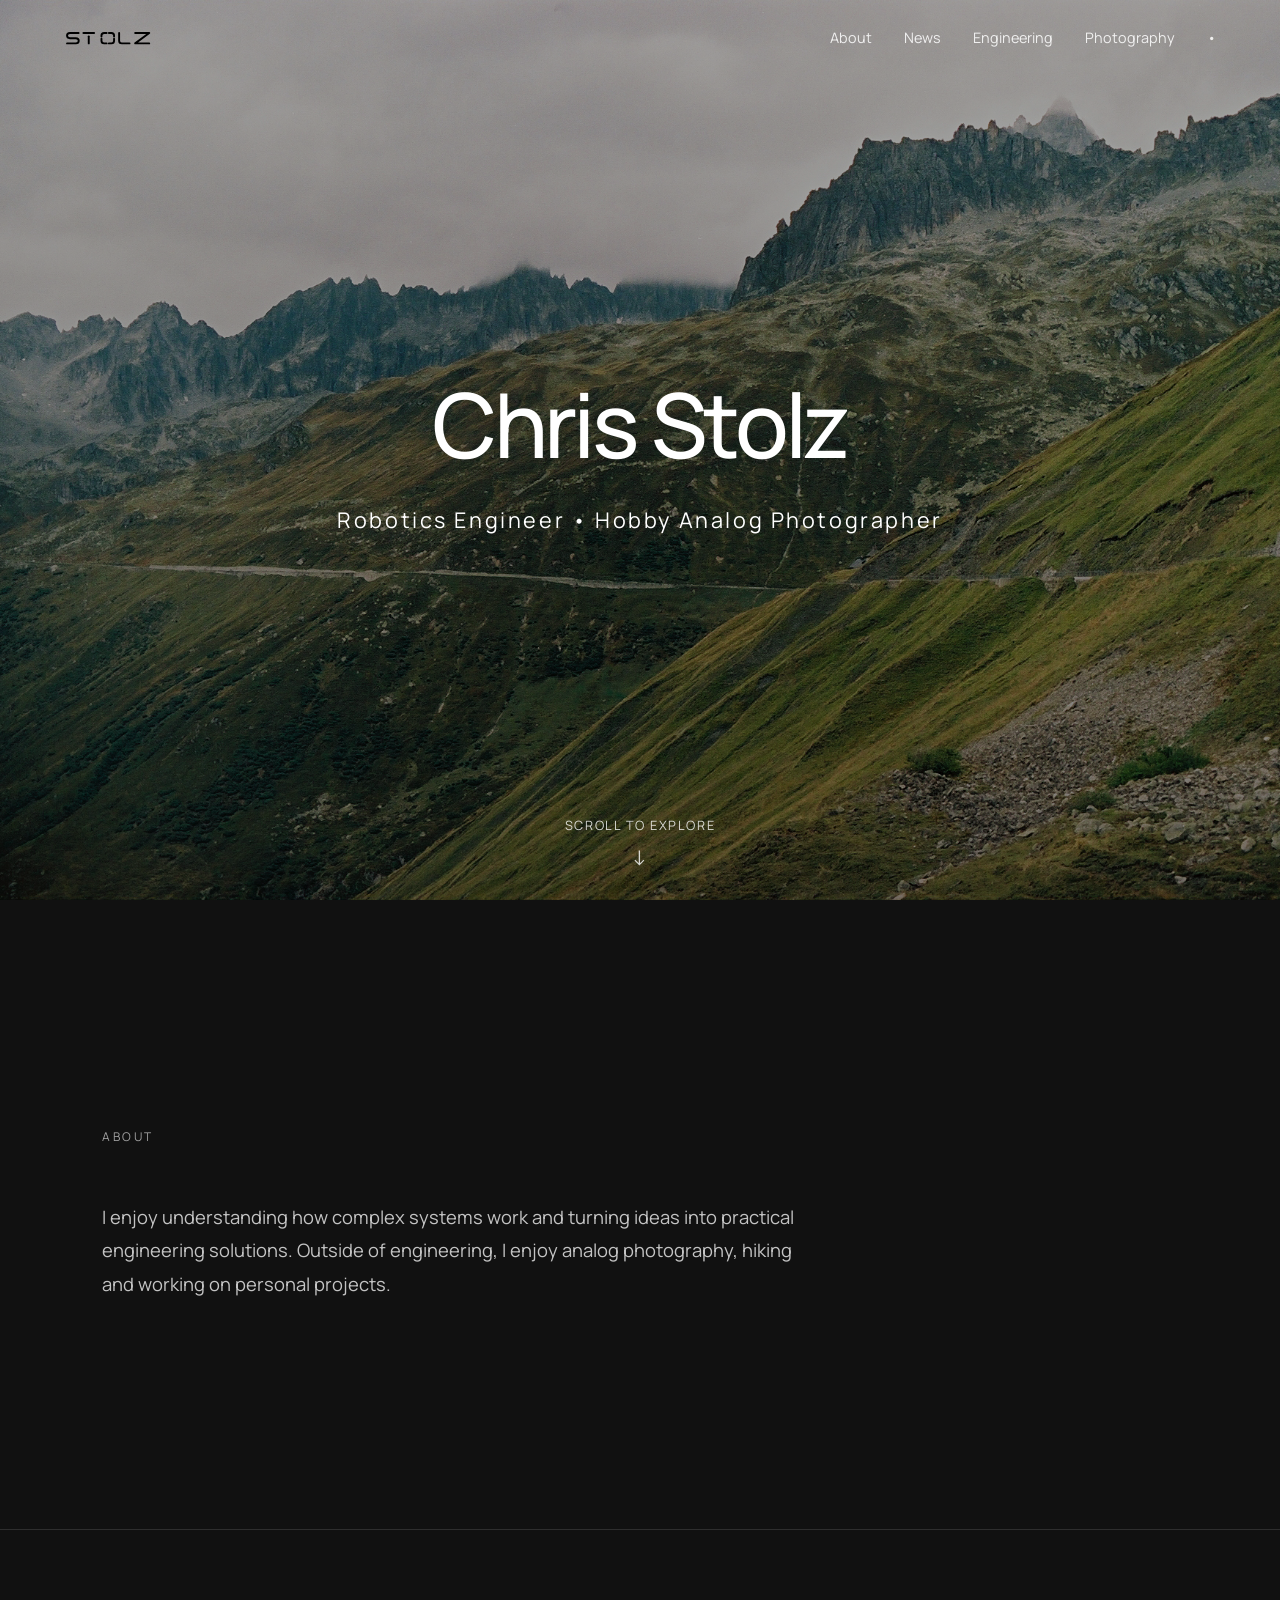
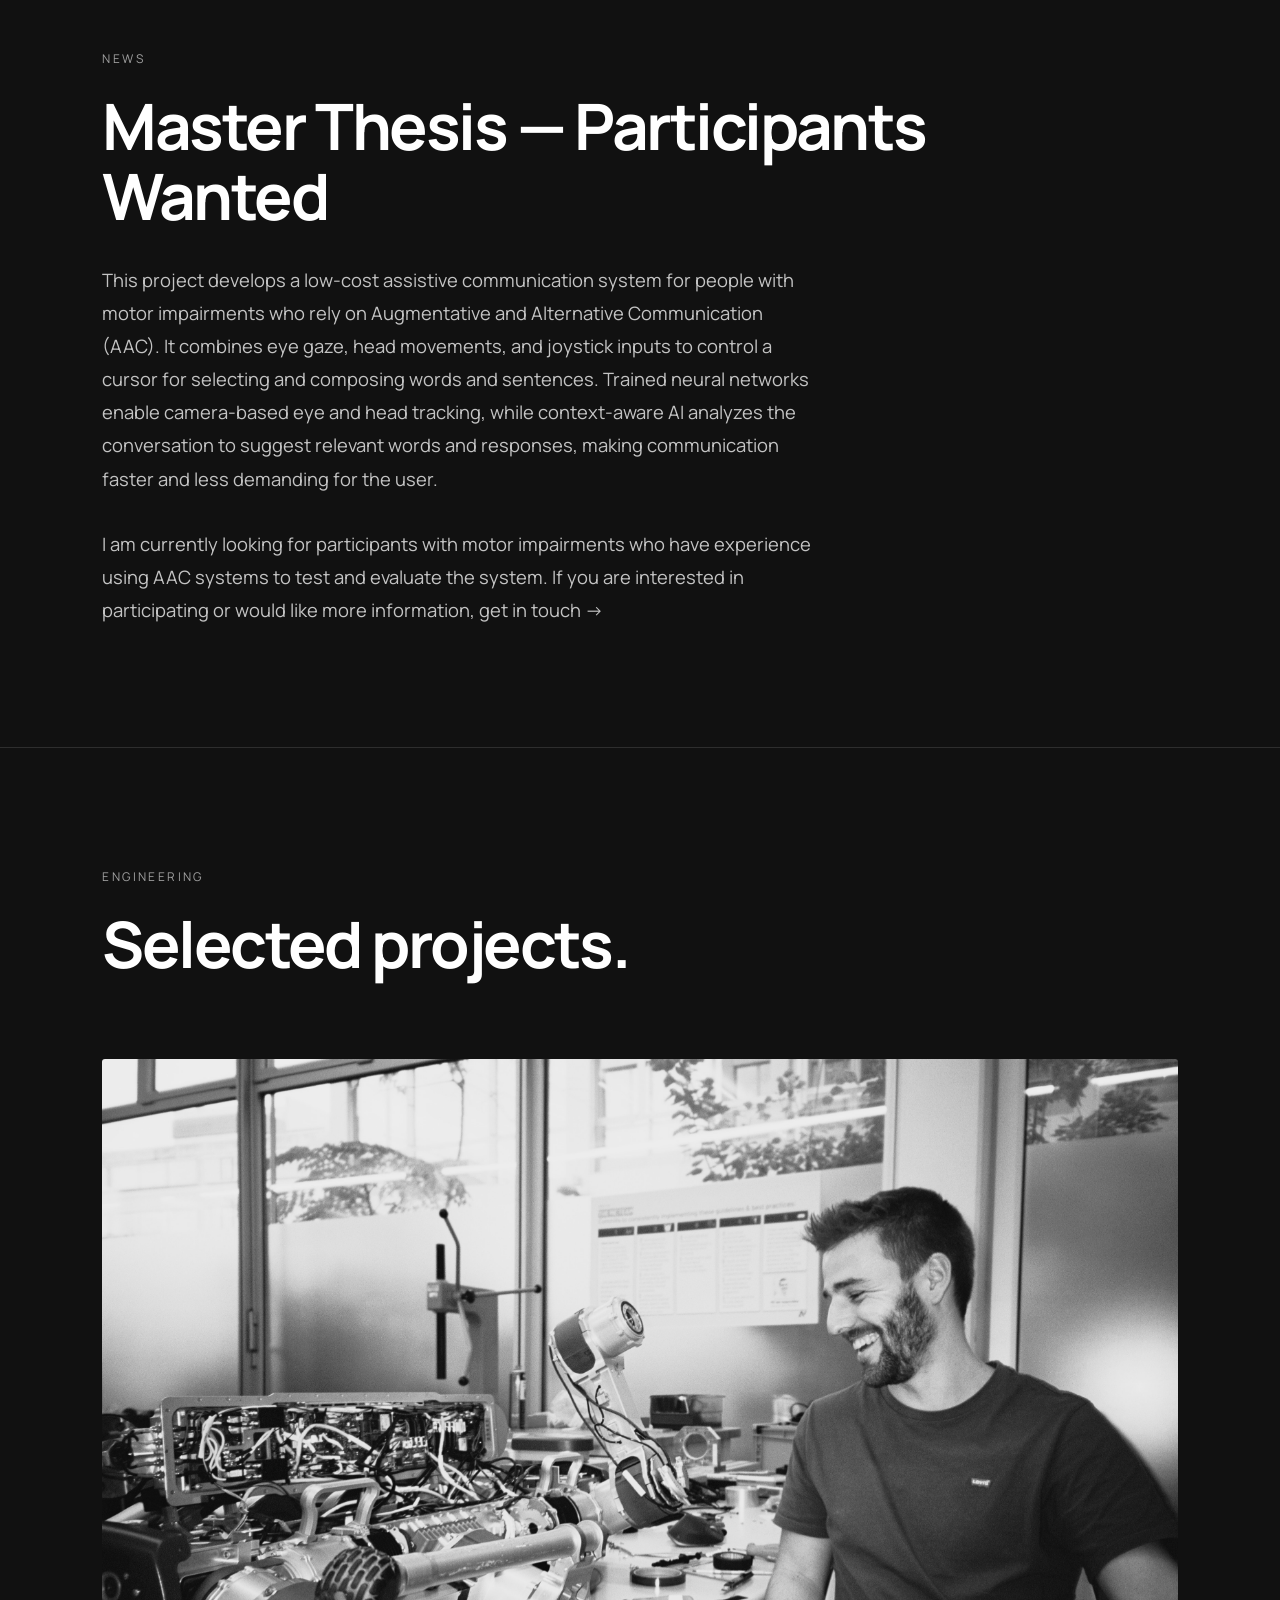
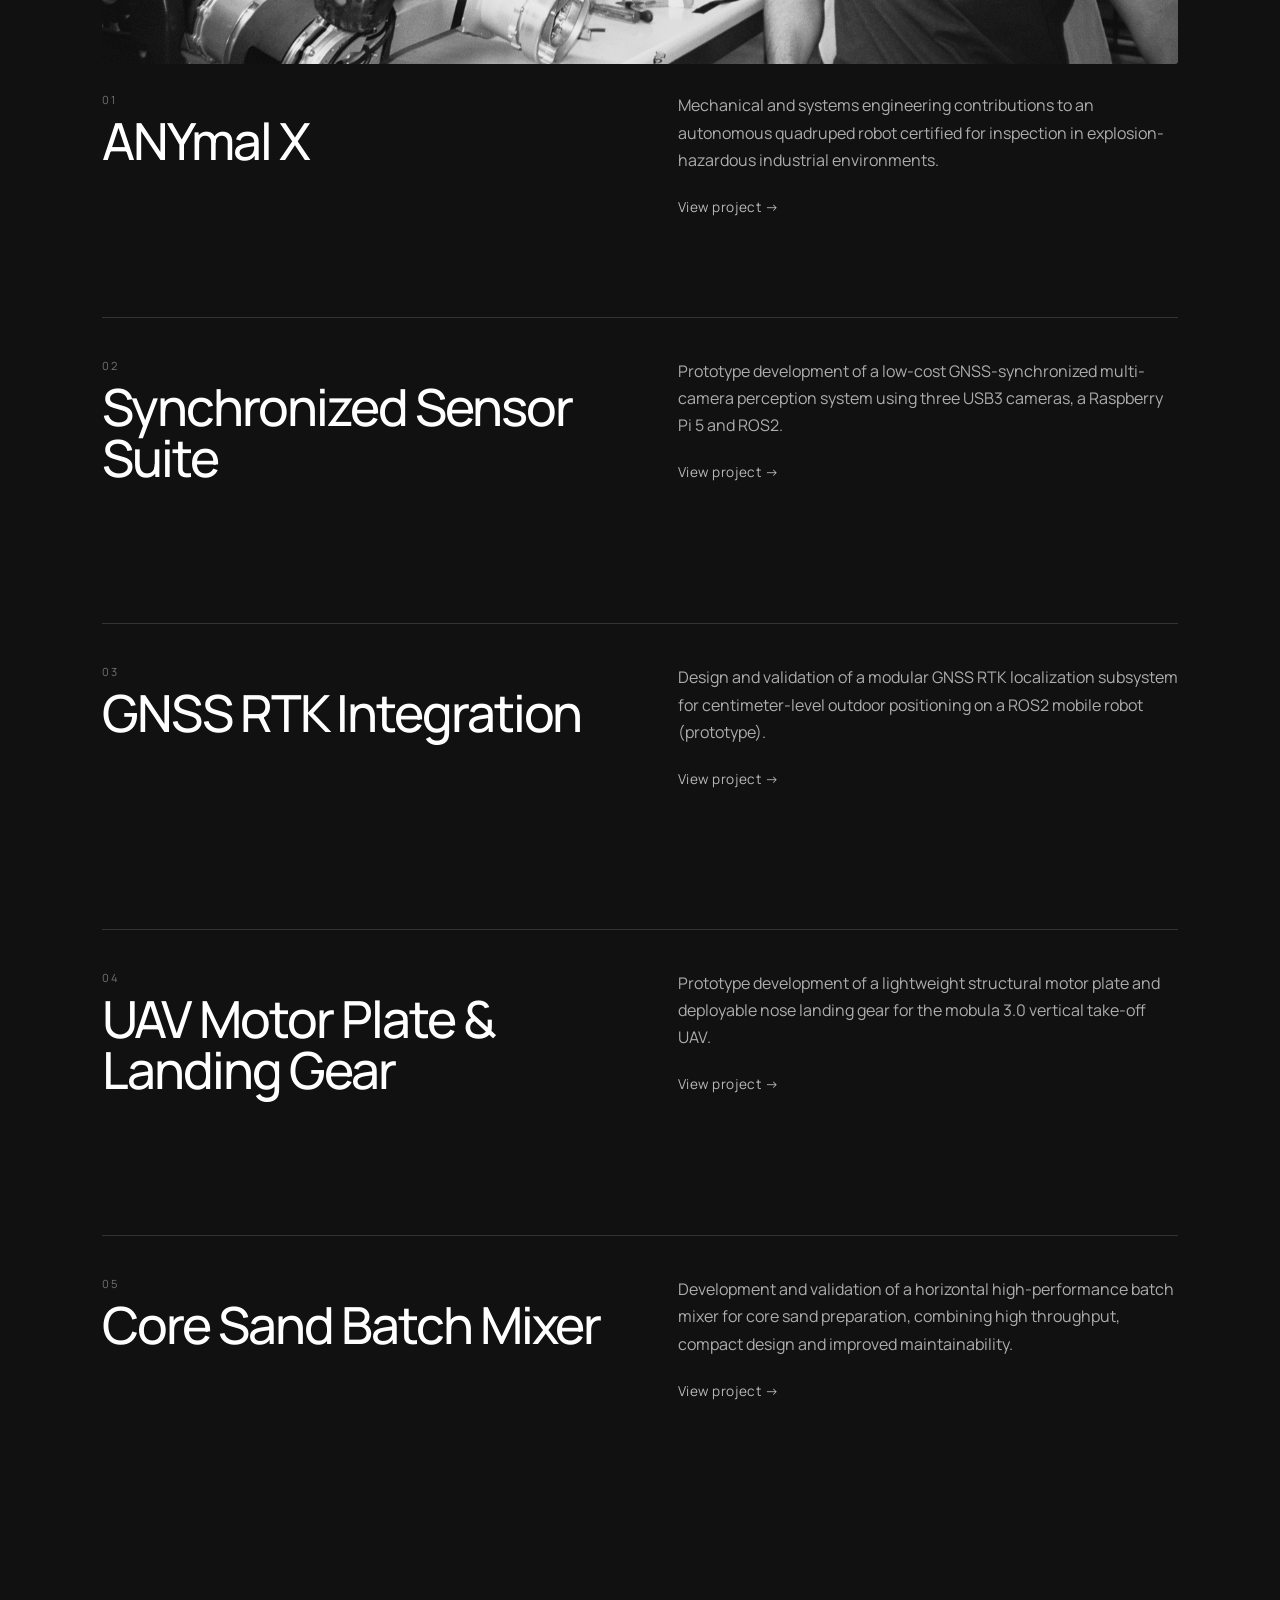
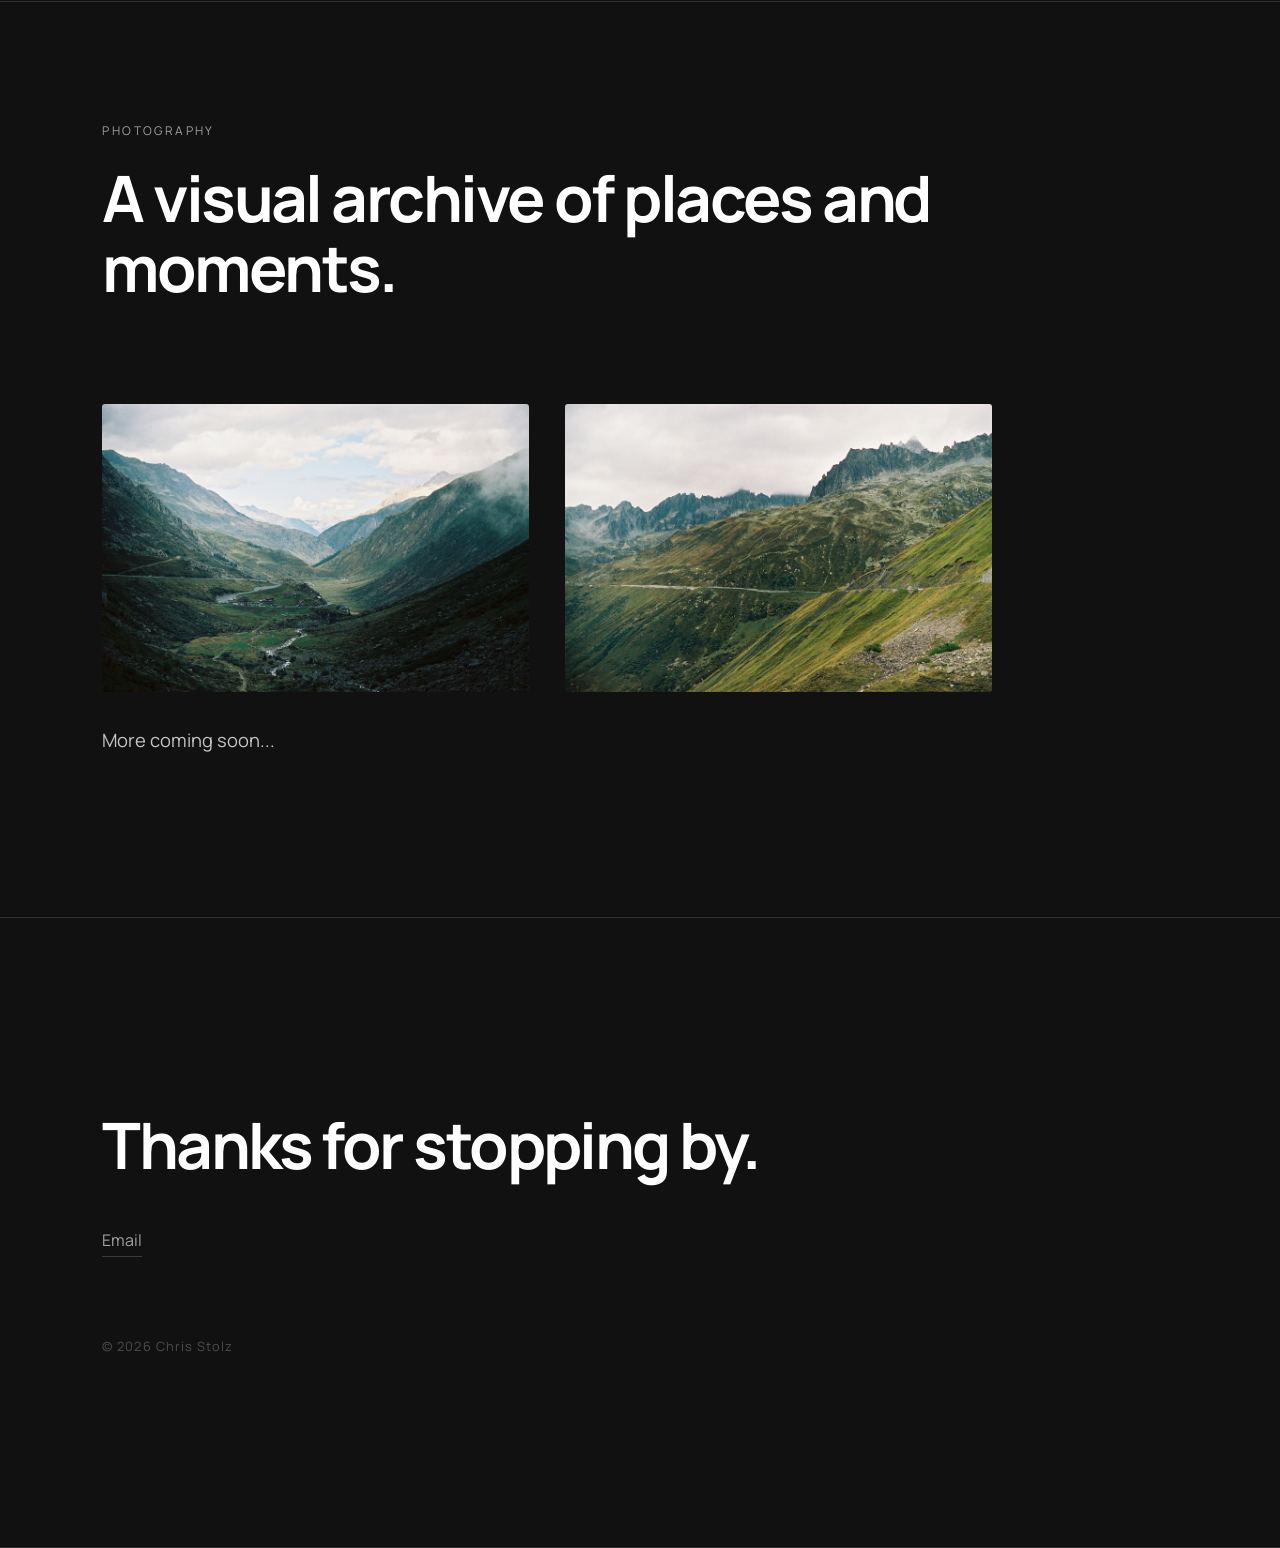
==== commit 9ad89da6: "improved news wording" ====
--- a/index.html
+++ b/index.html
@@ -72,17 +72,18 @@
             <h2>Master Thesis — Participants Wanted</h2>
 
             <p class="section-text">
-                This project develops a low-cost communication system for people with
-                limited motor control. It combines eye gaze, head movements, and joystick
-                input to make interaction more reliable and accessible. Trained neural
-                networks support camera-based eye and head tracking, while AI-assisted
-                language processing uses conversation context to suggest relevant
-                responses and reduce communication effort.
-            </p>
-
-           <p class="section-text">
-                I am currently looking for participants with experience using AAC systems
-                and limited motor capabilities to test and evaluate the system.
+                This project develops a low-cost assistive communication system for people
+                with motor impairments who rely on Augmentative and Alternative Communication
+                (AAC). It combines eye gaze, head movements, and joystick inputs to control a
+                cursor for selecting and composing words and sentences. Trained neural networks
+                enable camera-based eye and head tracking, while context-aware AI analyzes the
+                conversation to suggest relevant words and responses, making communication
+                faster and less demanding for the user.
+            </p>
+
+            <p class="section-text">
+                I am currently looking for participants with motor impairments who have
+                experience using AAC systems to test and evaluate the system.
                 If you are interested in participating or would like more information,
                 <a href="mailto:stolz.chris@outlook.com?subject=Master%20Thesis%20Participation">
                     get in touch →
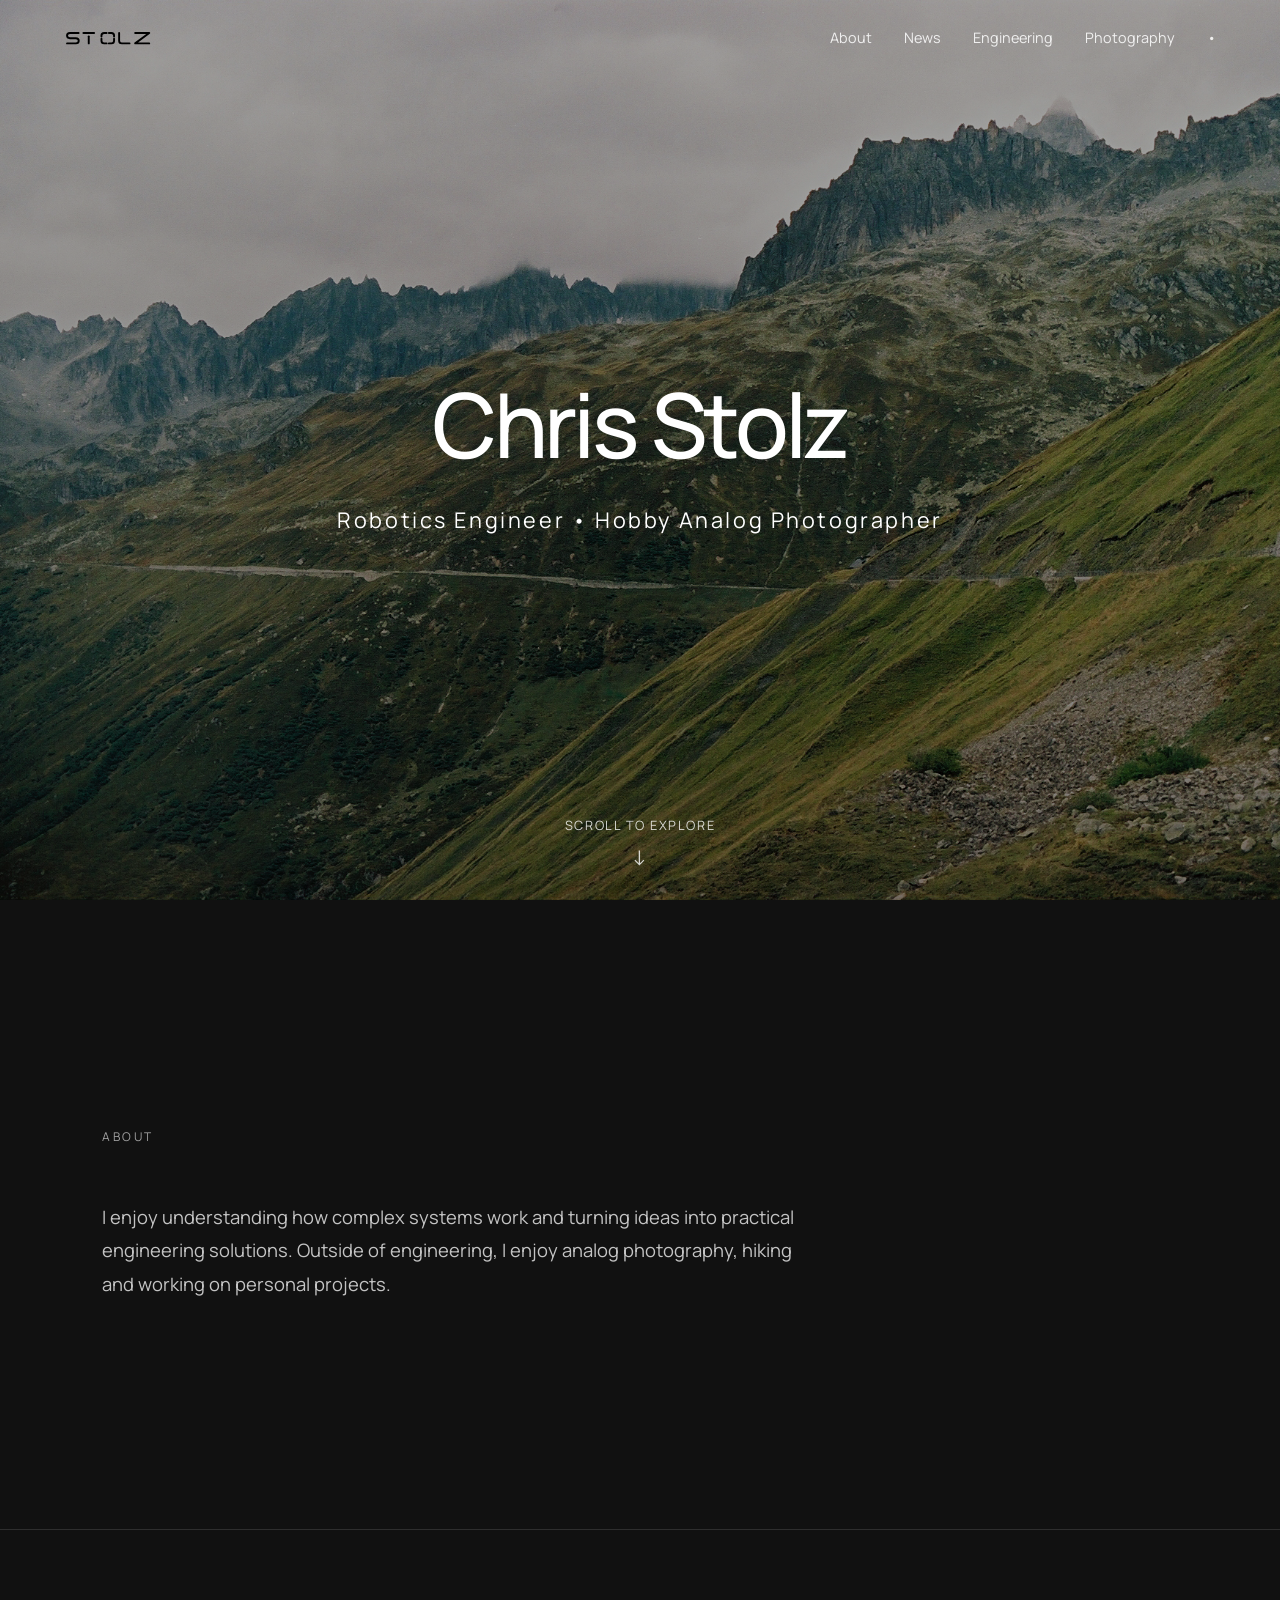
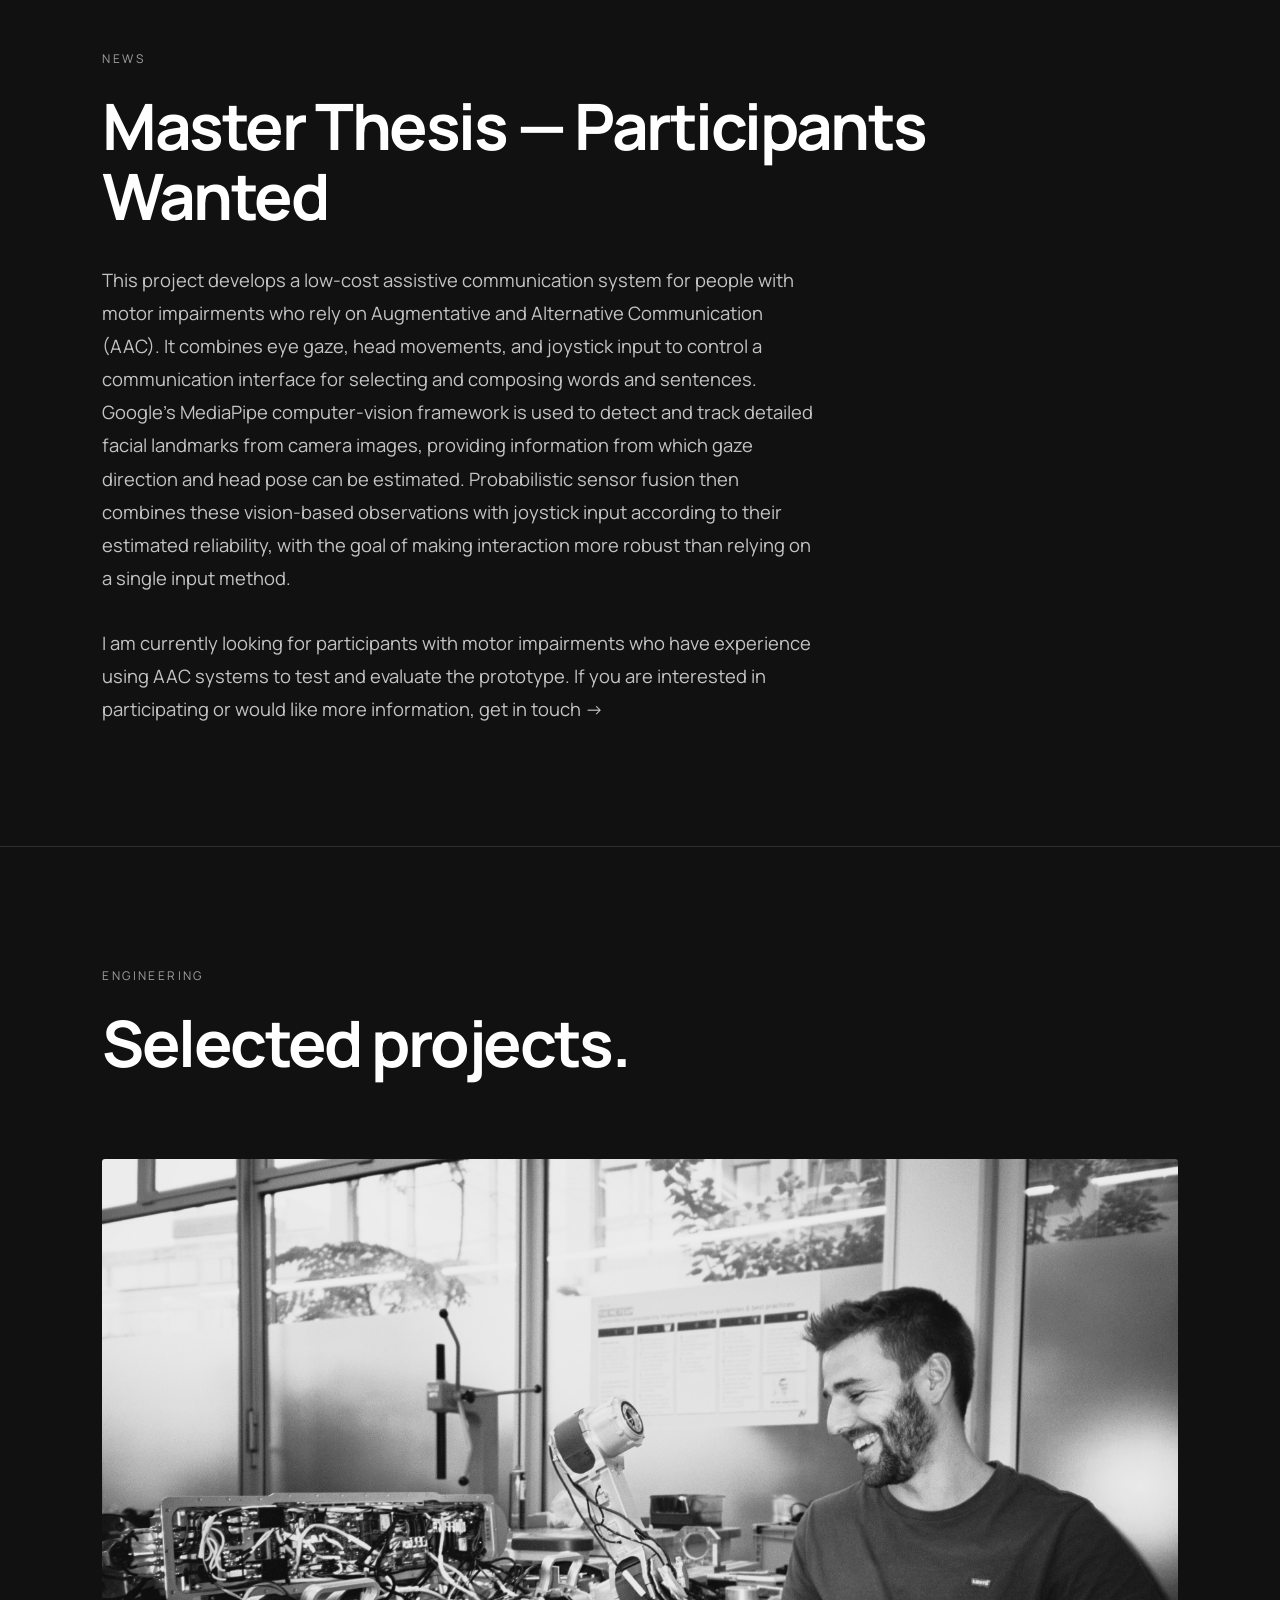
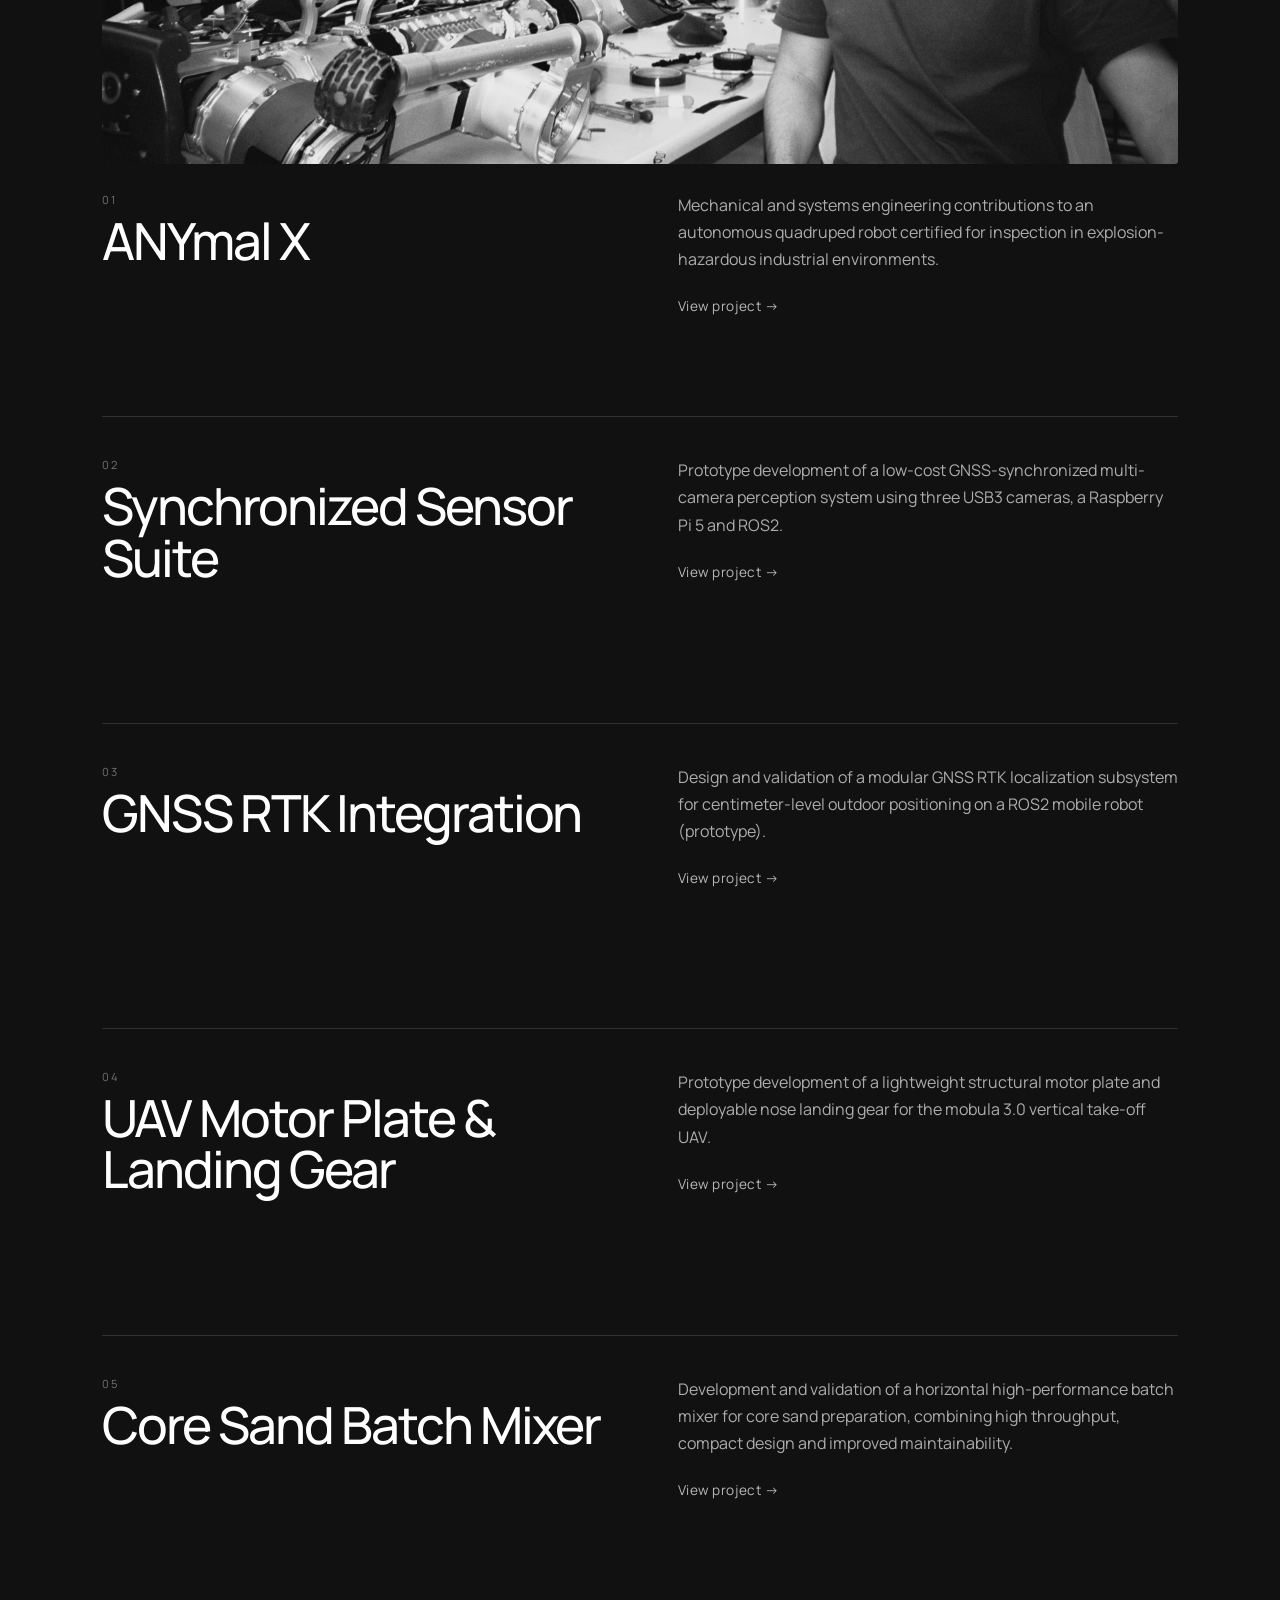
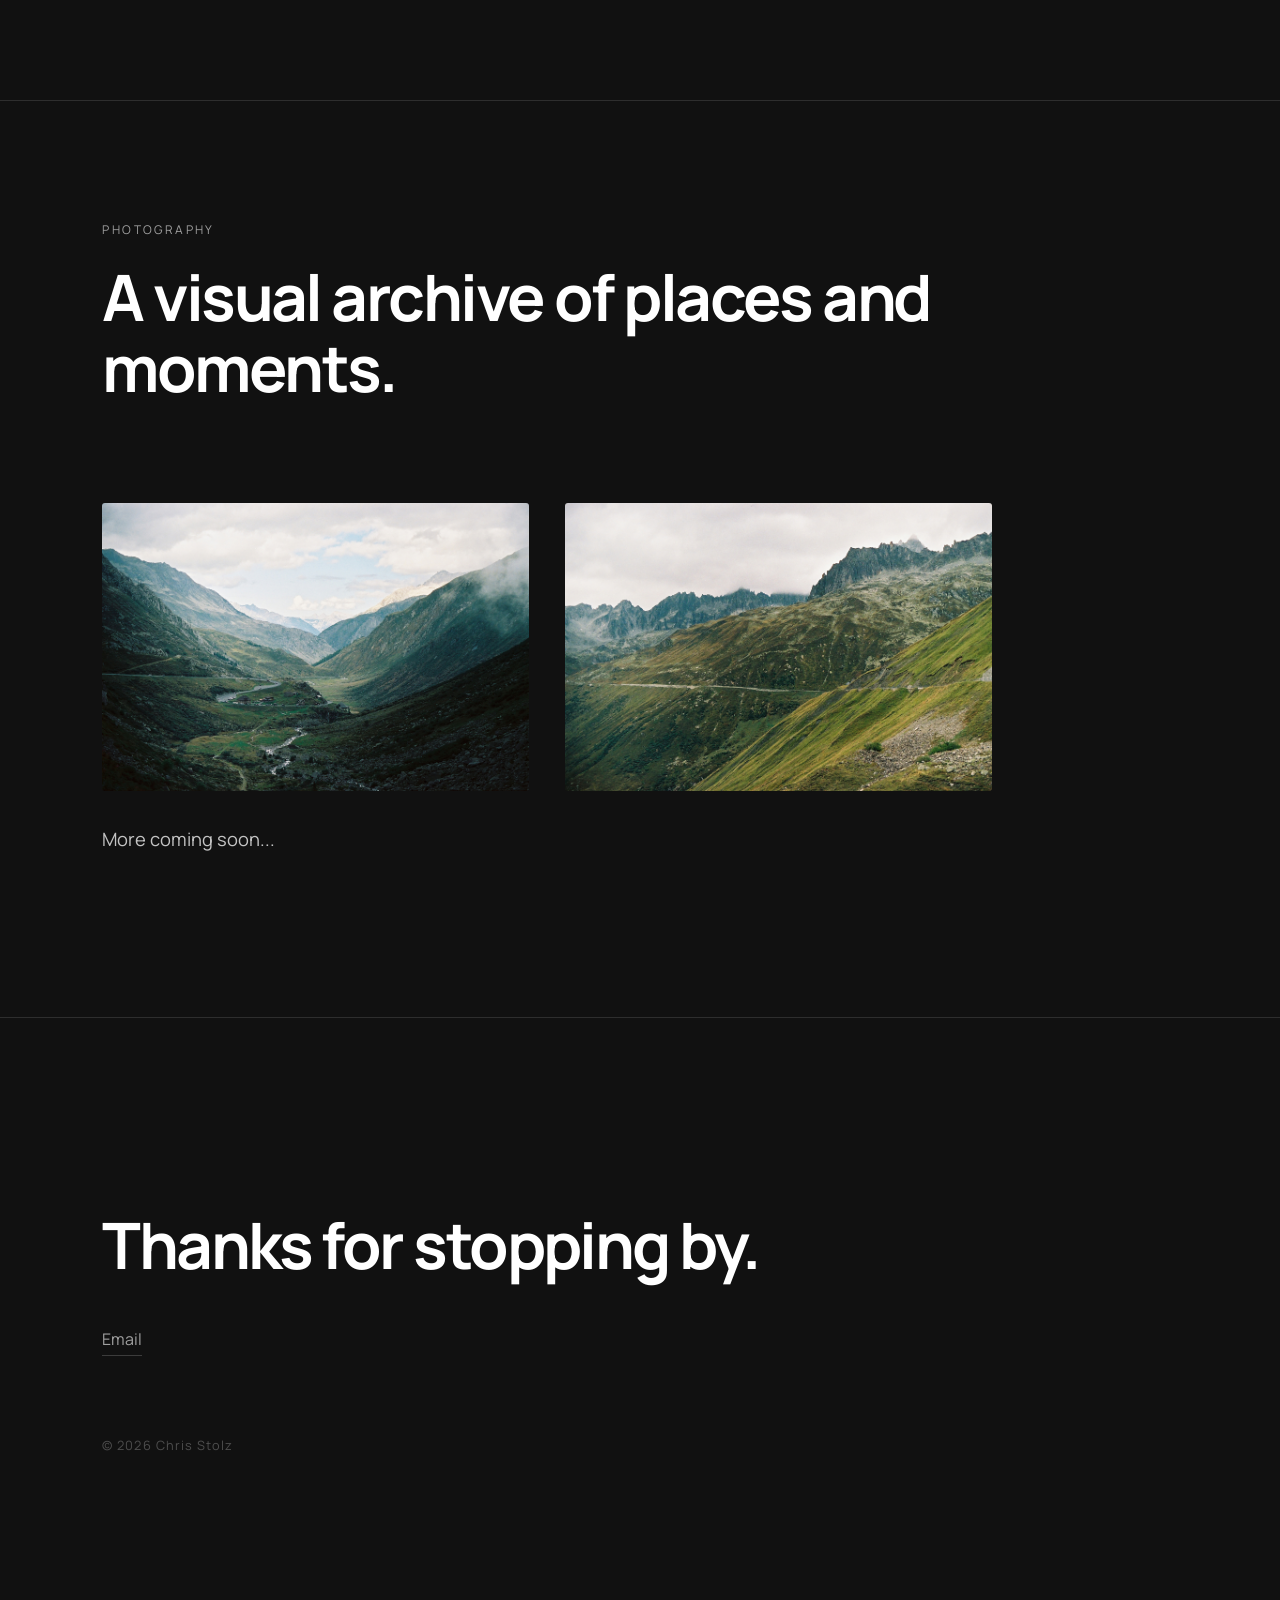
==== commit f0cb8393: "improved master thesis news text" ====
--- a/index.html
+++ b/index.html
@@ -74,16 +74,19 @@
             <p class="section-text">
                 This project develops a low-cost assistive communication system for people
                 with motor impairments who rely on Augmentative and Alternative Communication
-                (AAC). It combines eye gaze, head movements, and joystick inputs to control a
-                cursor for selecting and composing words and sentences. Trained neural networks
-                enable camera-based eye and head tracking, while context-aware AI analyzes the
-                conversation to suggest relevant words and responses, making communication
-                faster and less demanding for the user.
+                (AAC). It combines eye gaze, head movements, and joystick input to control a
+                communication interface for selecting and composing words and sentences.
+                Google's MediaPipe computer-vision framework is used to detect and track
+                detailed facial landmarks from camera images, providing information from
+                which gaze direction and head pose can be estimated. Probabilistic sensor
+                fusion then combines these vision-based observations with joystick input
+                according to their estimated reliability, with the goal of making interaction
+                more robust than relying on a single input method.
             </p>
 
             <p class="section-text">
                 I am currently looking for participants with motor impairments who have
-                experience using AAC systems to test and evaluate the system.
+                experience using AAC systems to test and evaluate the prototype.
                 If you are interested in participating or would like more information,
                 <a href="mailto:stolz.chris@outlook.com?subject=Master%20Thesis%20Participation">
                     get in touch →
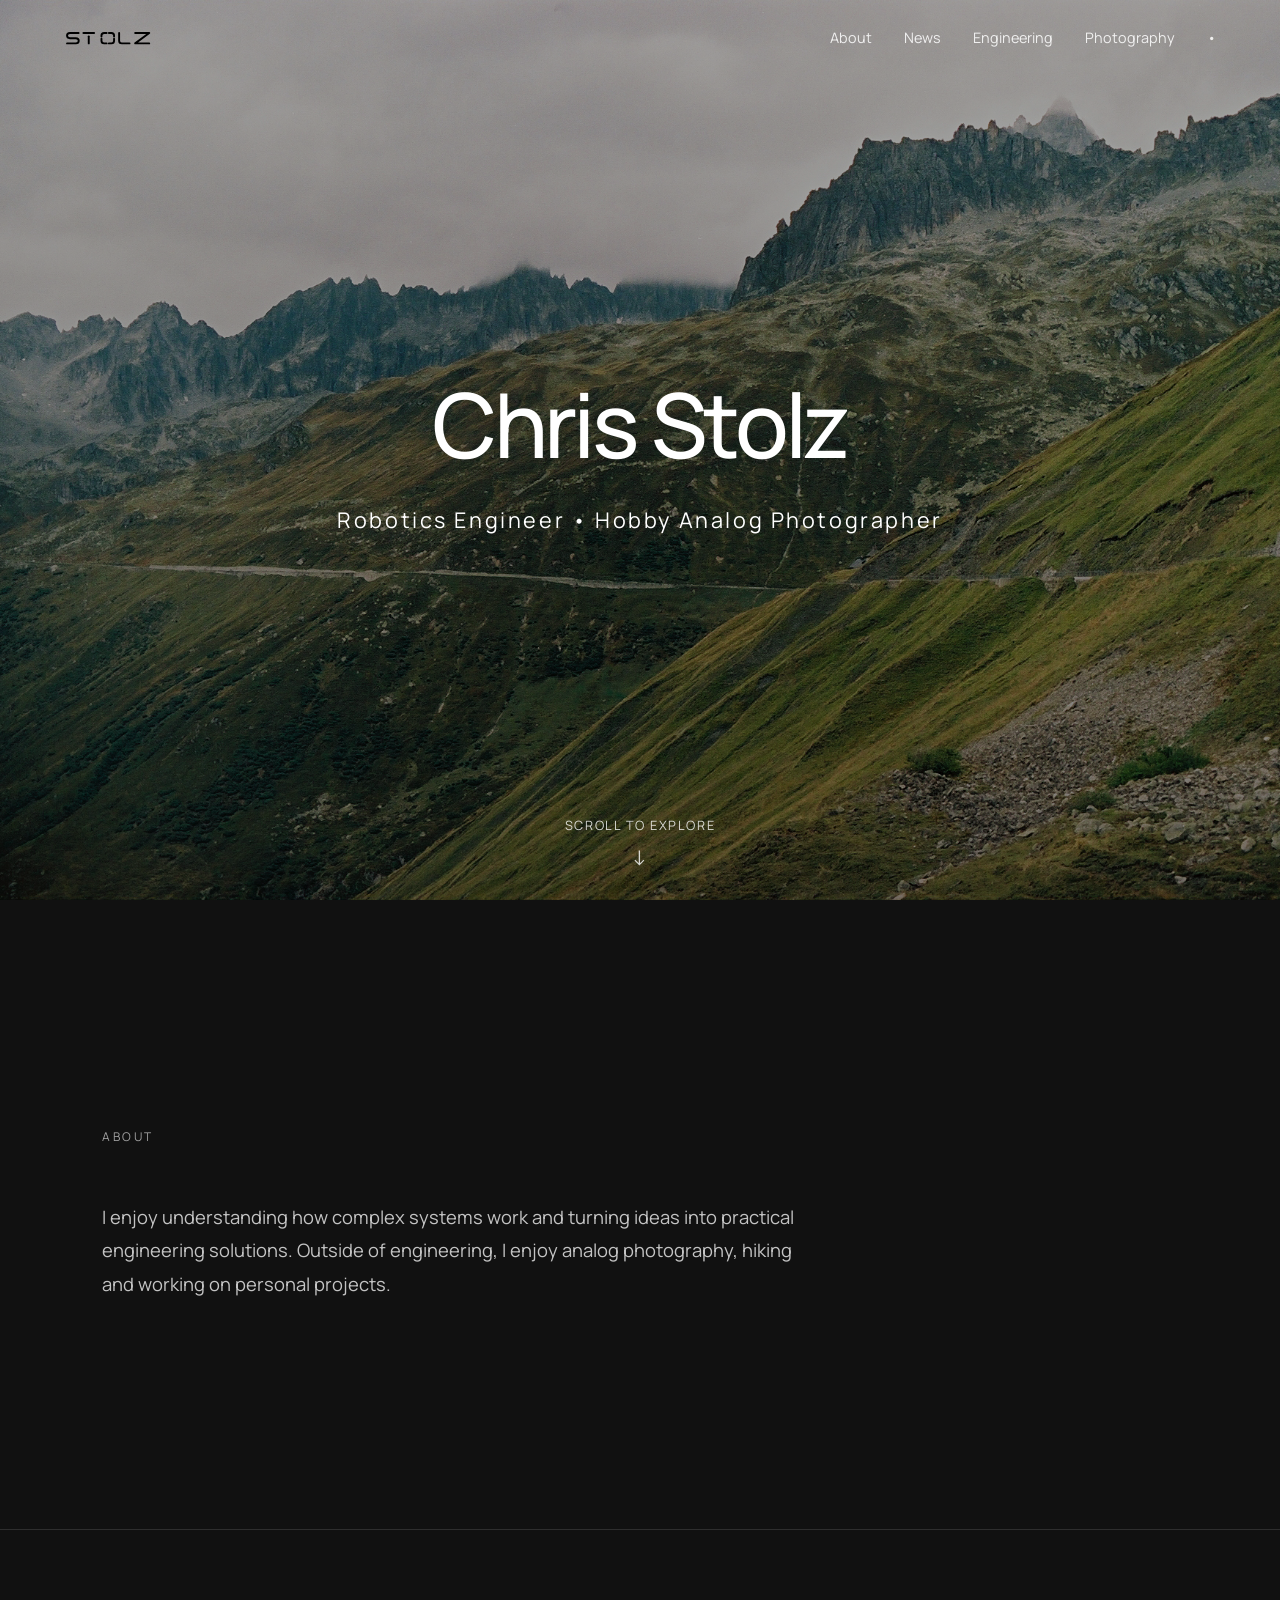
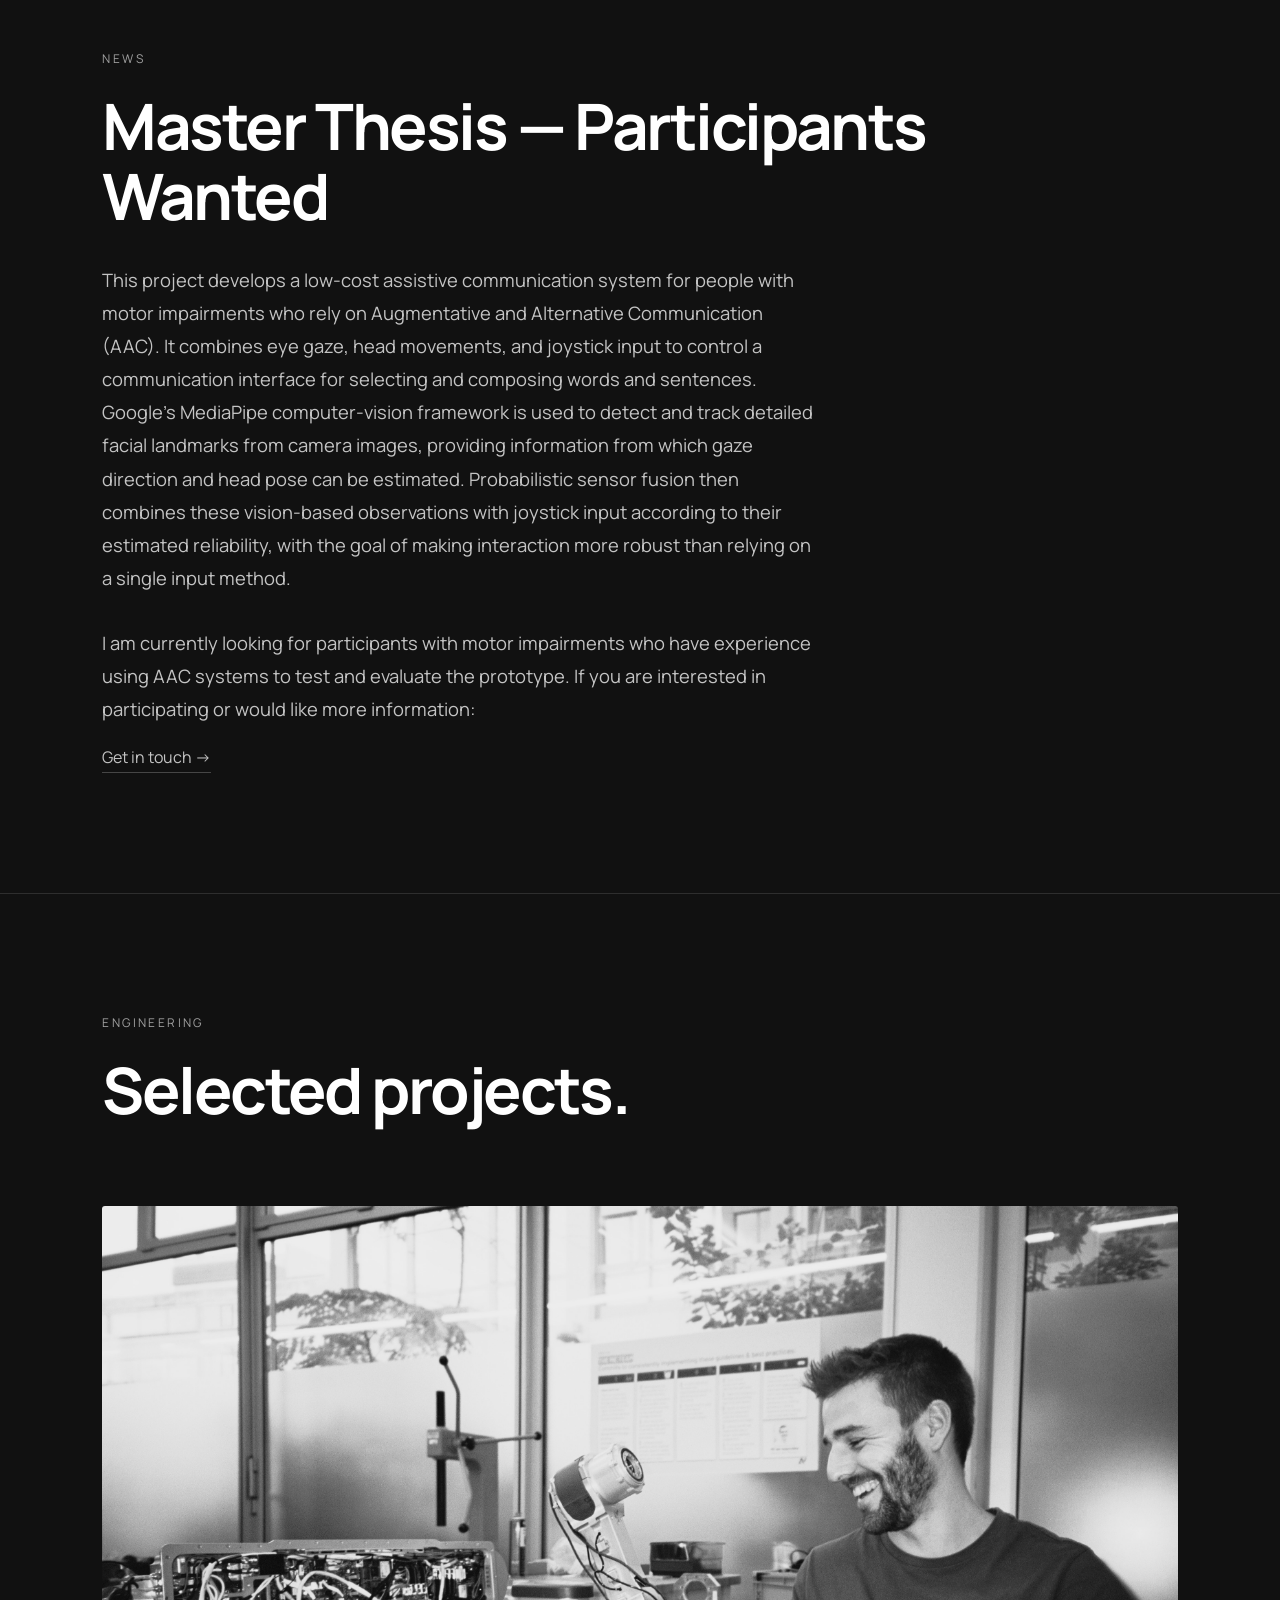
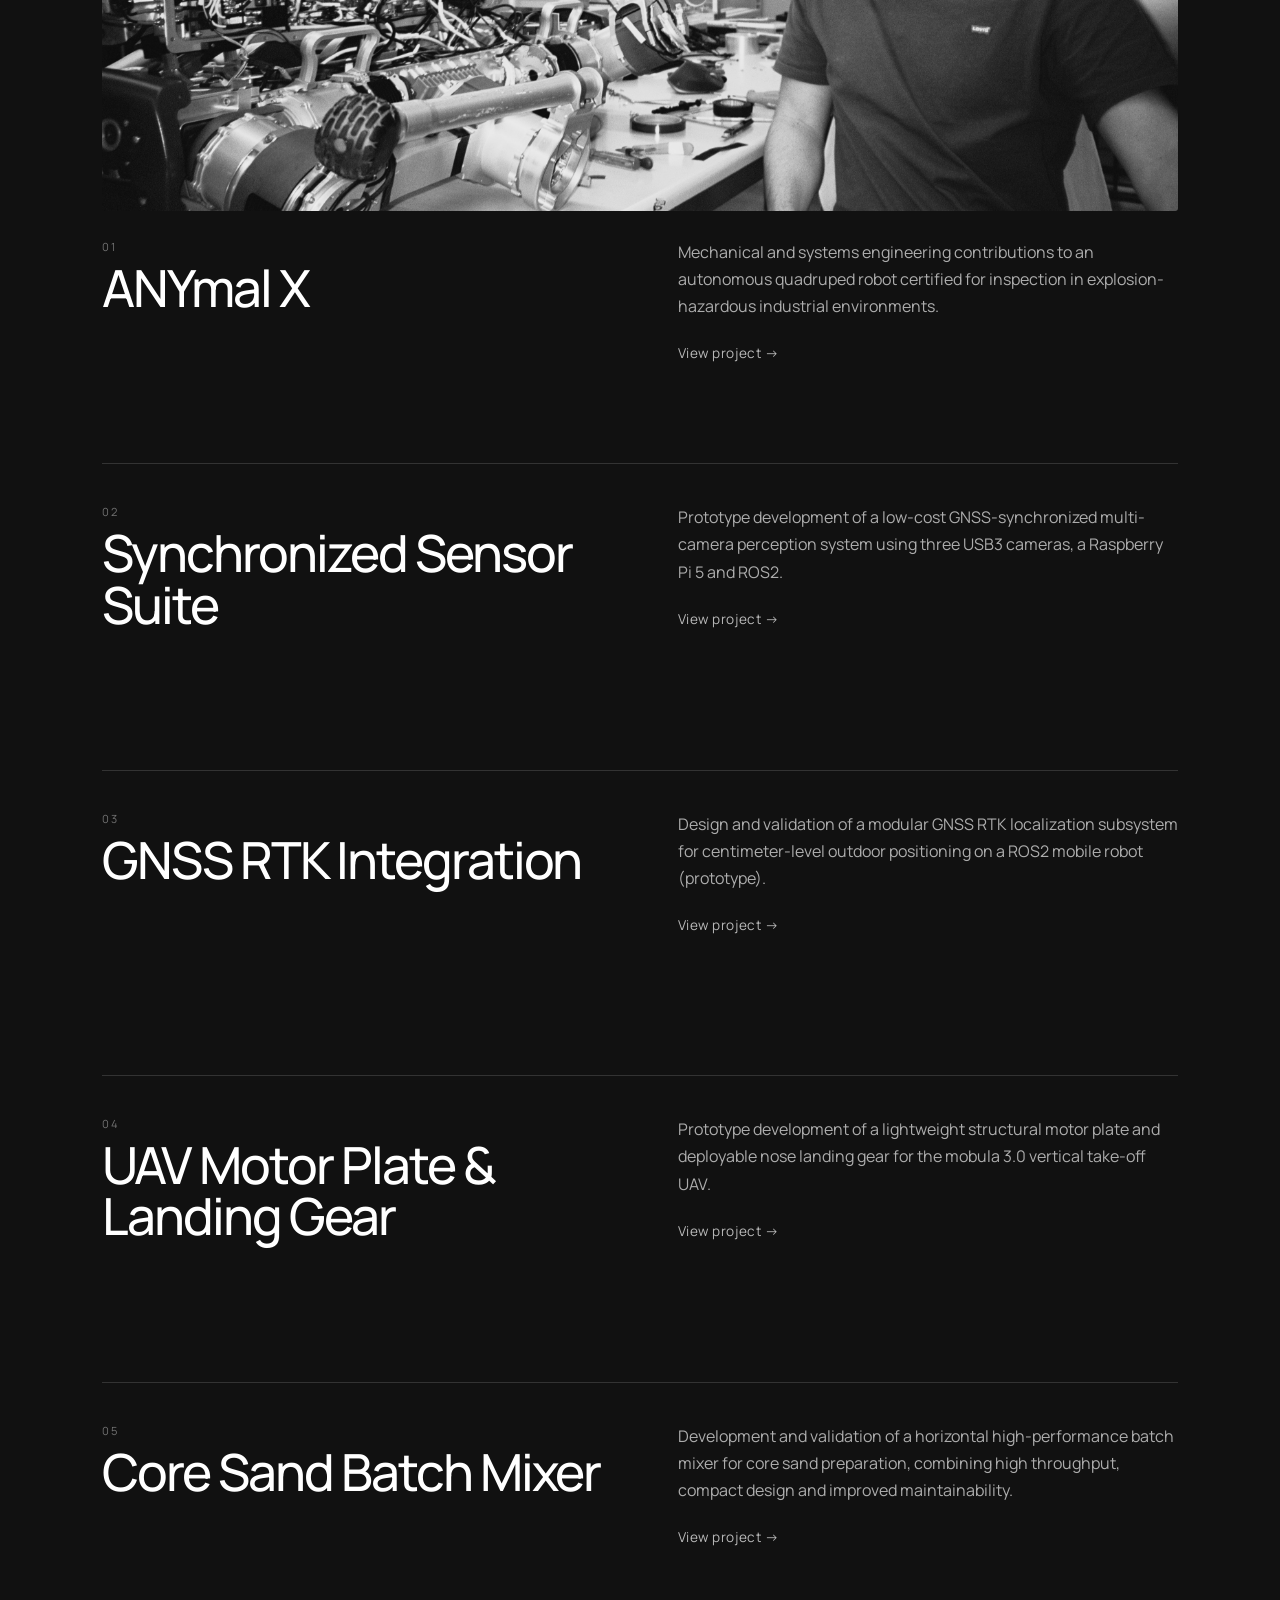
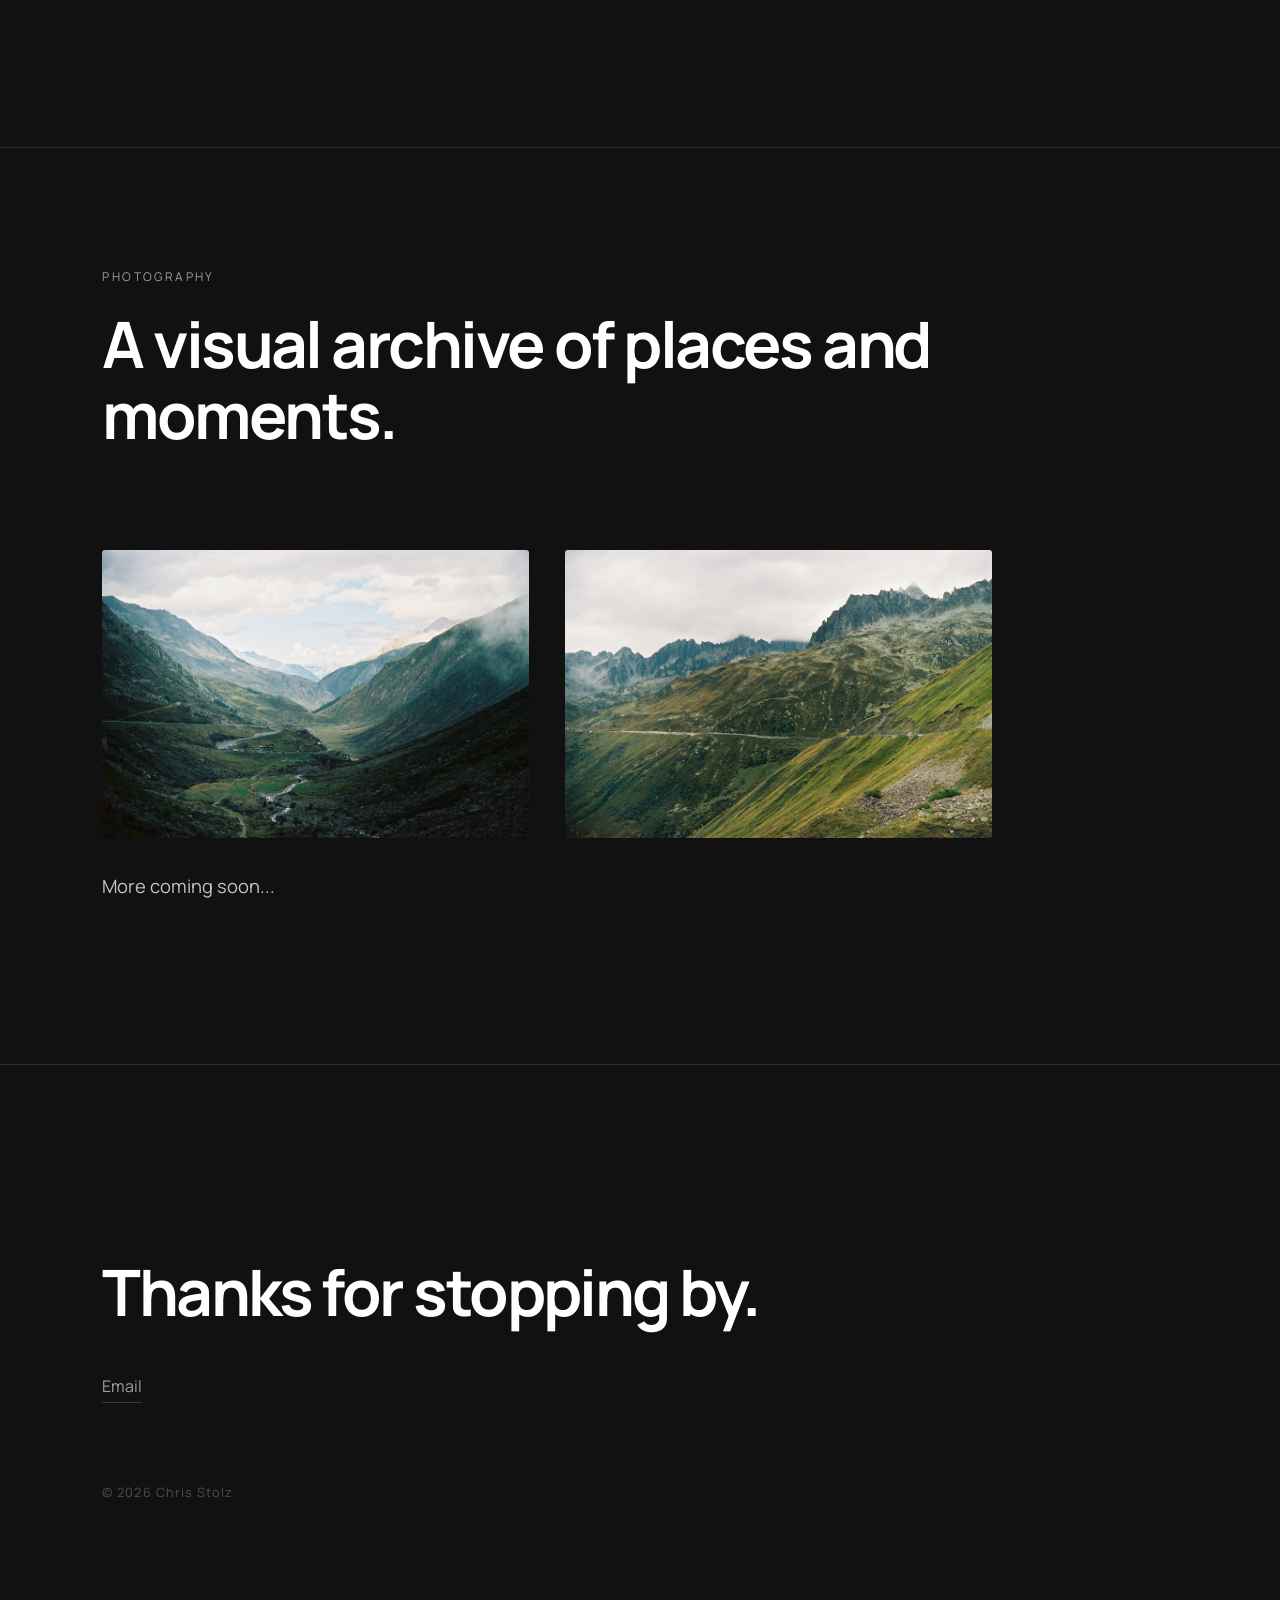
==== commit 08480108: "improved get in touch line for news section and updated css file" ====
--- a/index.html
+++ b/index.html
@@ -87,11 +87,13 @@
             <p class="section-text">
                 I am currently looking for participants with motor impairments who have
                 experience using AAC systems to test and evaluate the prototype.
-                If you are interested in participating or would like more information,
-                <a href="mailto:stolz.chris@outlook.com?subject=Master%20Thesis%20Participation">
-                    get in touch →
-                </a>
-            </p>
+                If you are interested in participating or would like more information:
+            </p>
+
+            <a class="news-contact"
+            href="mailto:stolz.chris@outlook.com?subject=Master%20Thesis%20Participation">
+                Get in touch →
+            </a>
 
         </section>
 
--- a/css/style.css
+++ b/css/style.css
@@ -186,6 +186,24 @@
 }
 
 
+.news-contact {
+    margin-top: 20px;
+    width: fit-content;
+
+    font-size: 1rem;
+    opacity: 0.75;
+
+    border-bottom: 1px solid rgba(255, 255, 255, 0.3);
+    padding-bottom: 4px;
+}
+
+.news-contact:hover {
+    opacity: 1;
+    border-bottom-color: white;
+}
+
+
+
 /* =========================================================
    Contact
    ========================================================= */
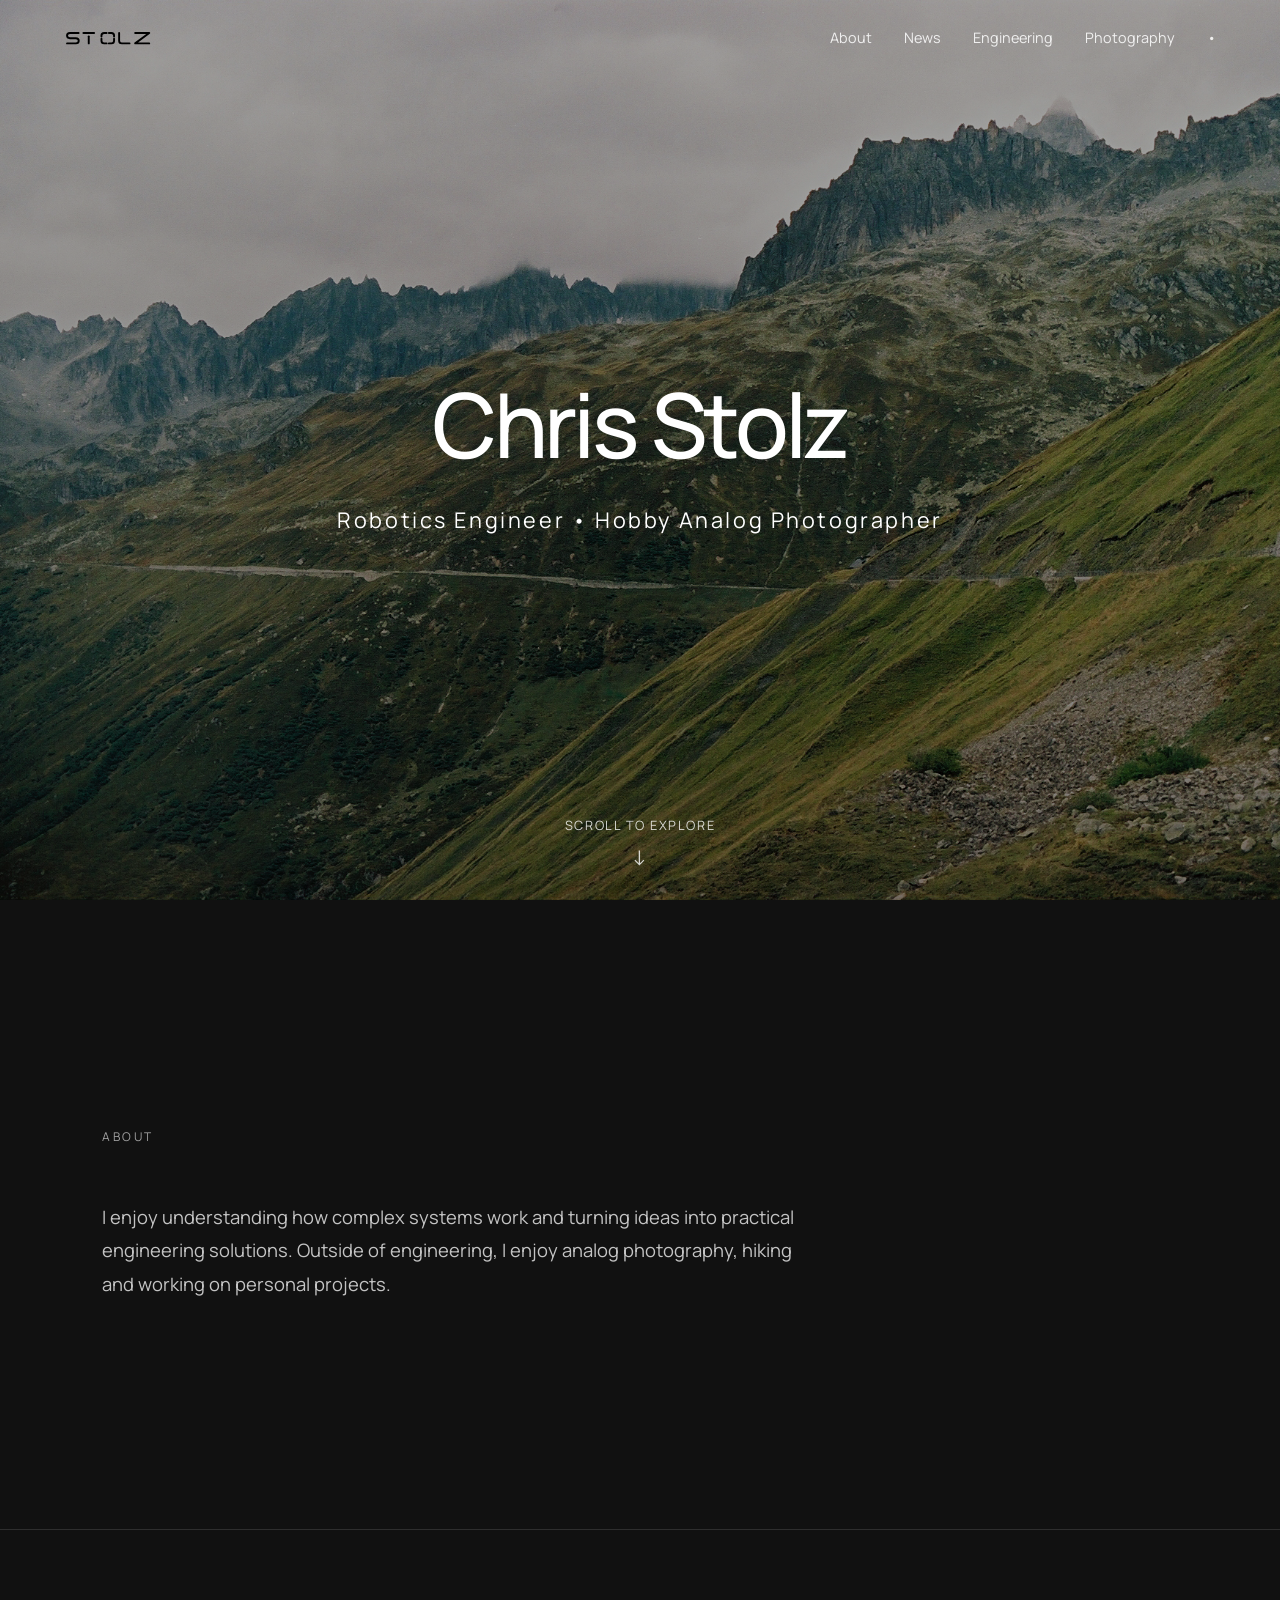
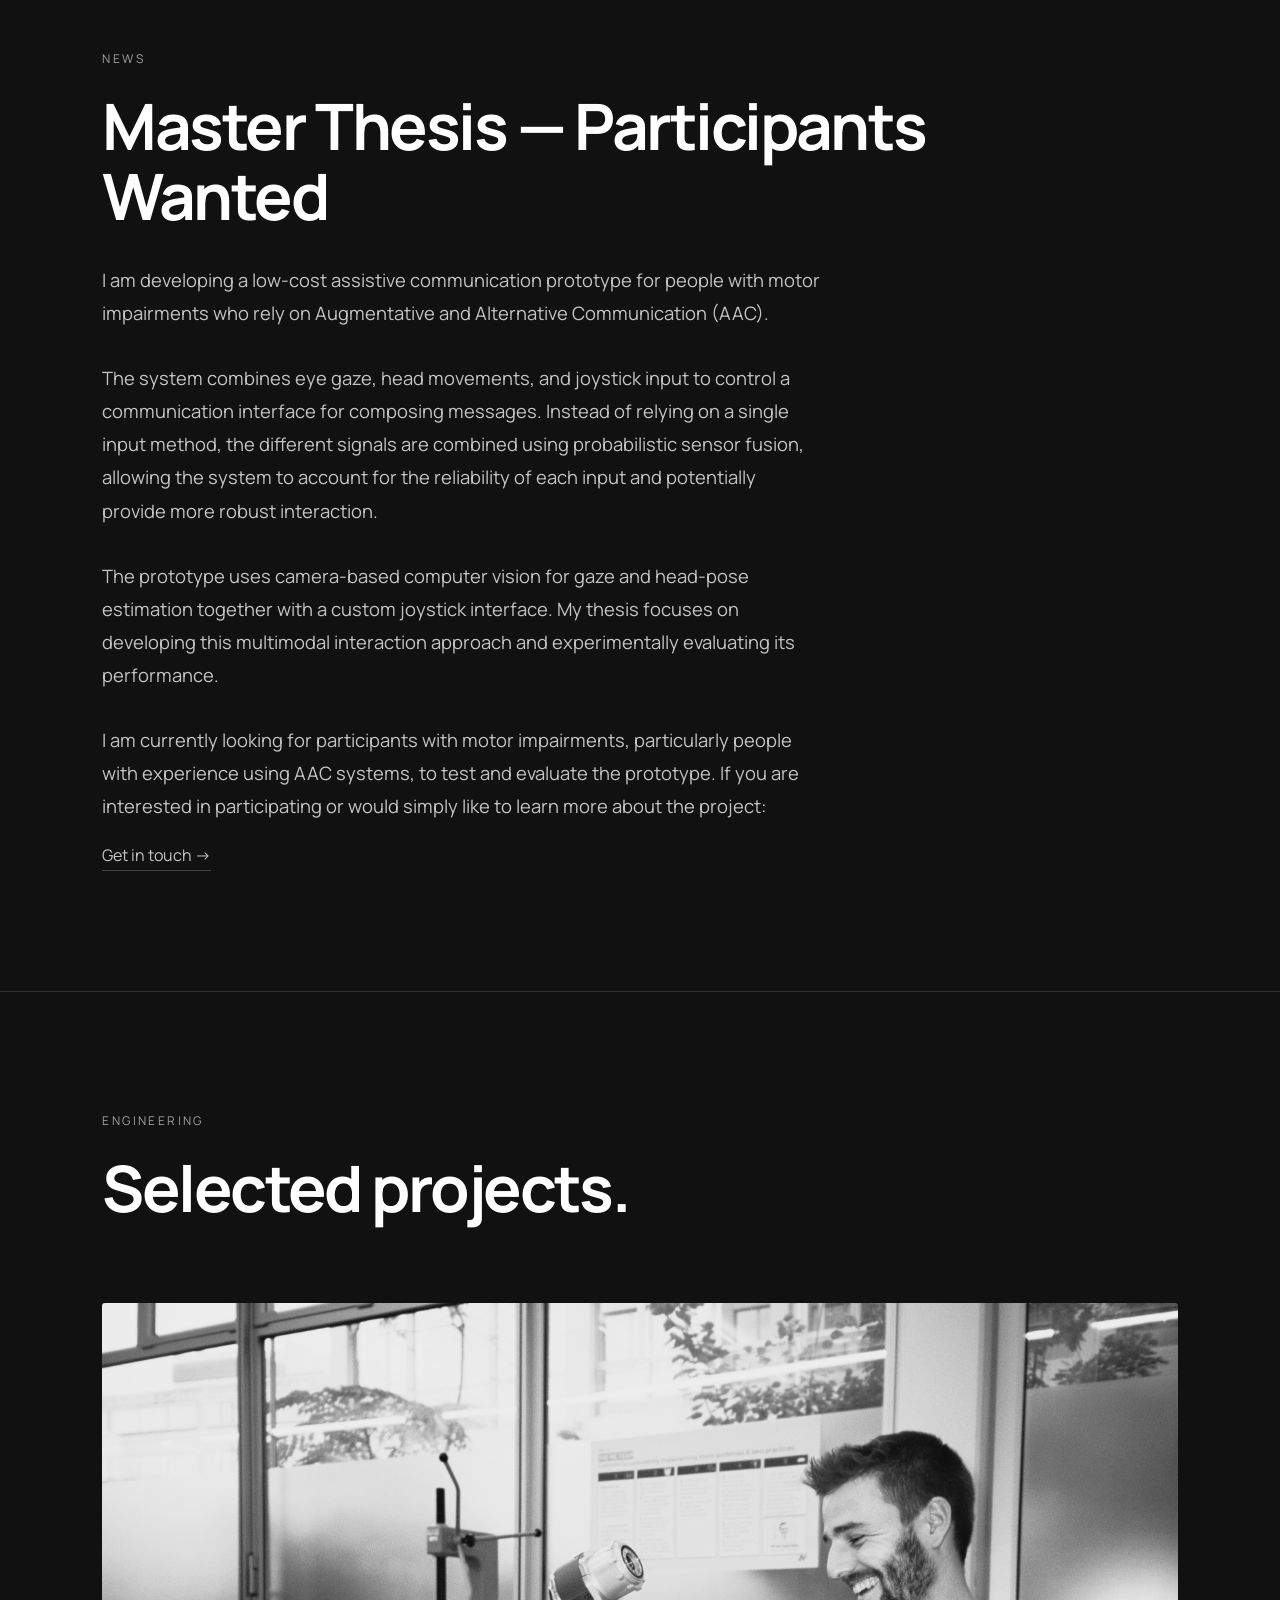
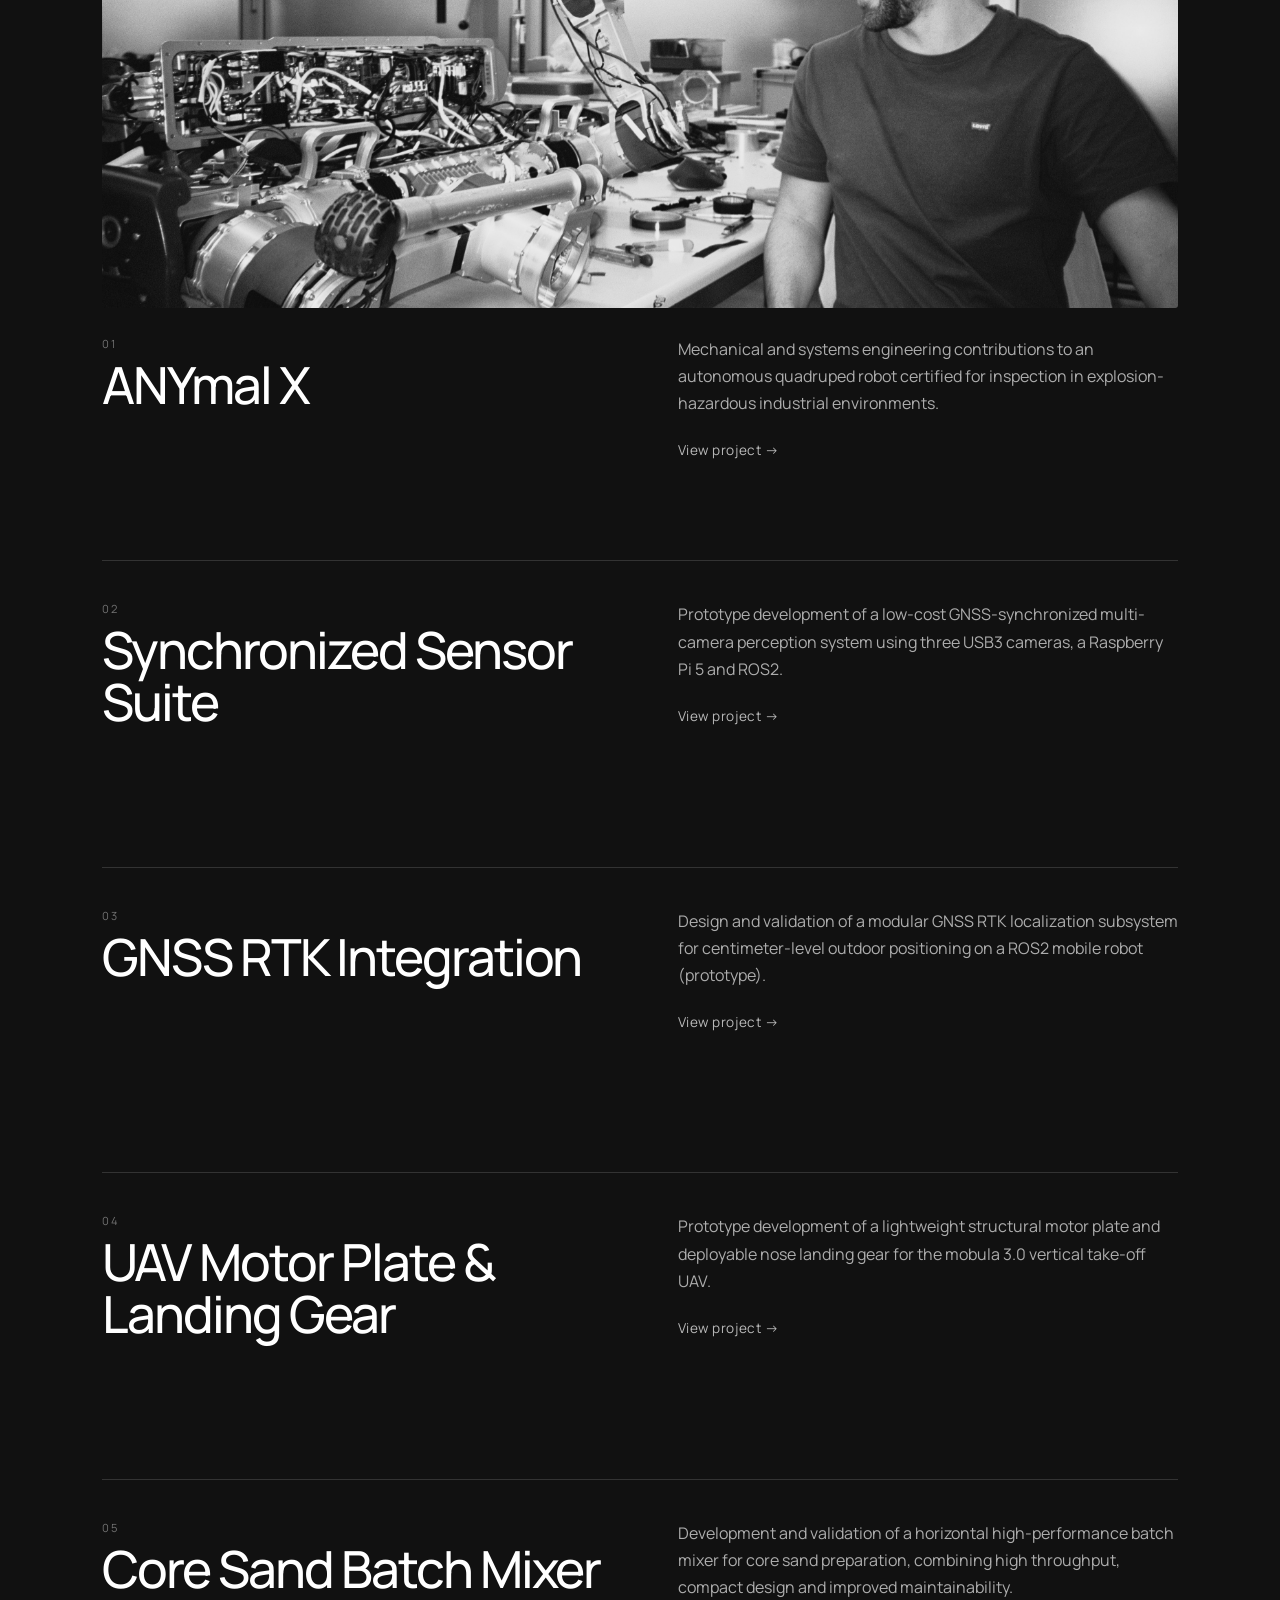
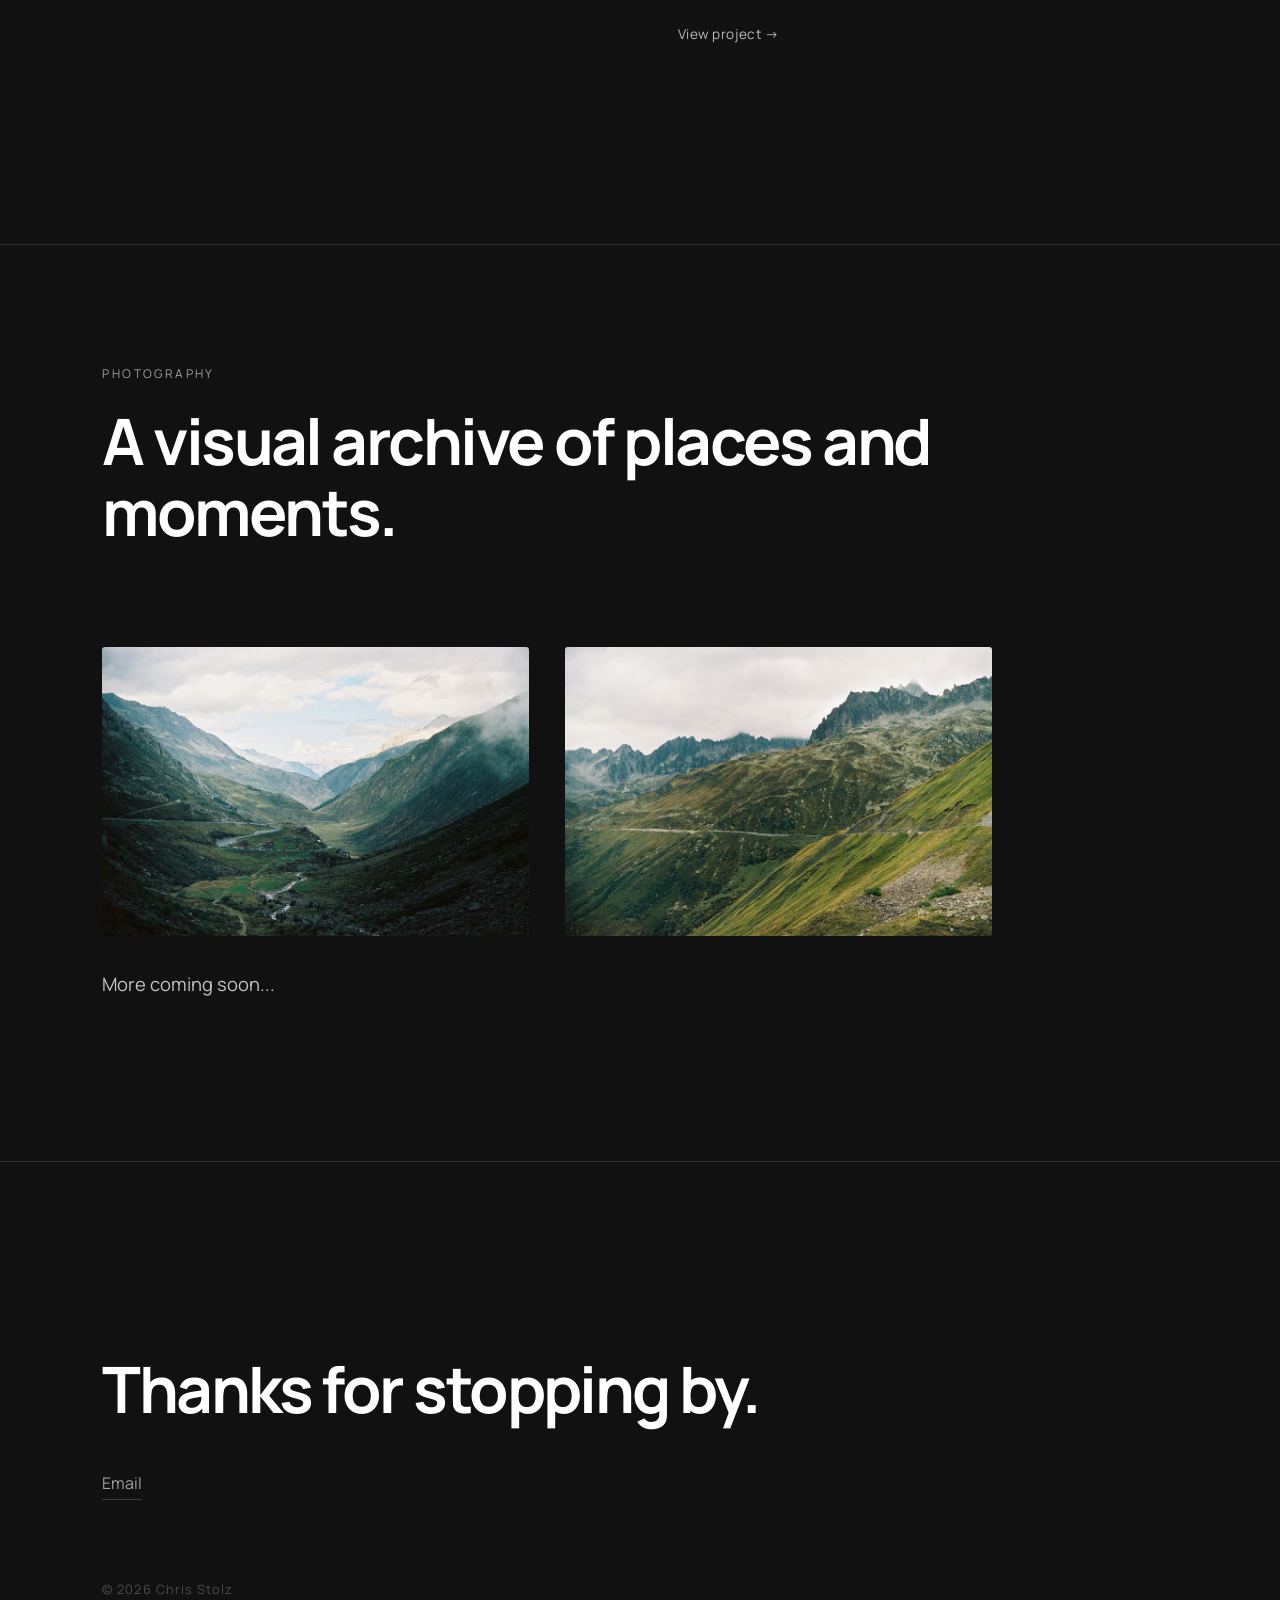
==== commit dea00390: "improved wording master thesis" ====
--- a/index.html
+++ b/index.html
@@ -72,22 +72,22 @@
             <h2>Master Thesis — Participants Wanted</h2>
 
             <p class="section-text">
-                This project develops a low-cost assistive communication system for people
-                with motor impairments who rely on Augmentative and Alternative Communication
-                (AAC). It combines eye gaze, head movements, and joystick input to control a
-                communication interface for selecting and composing words and sentences.
-                Google's MediaPipe computer-vision framework is used to detect and track
-                detailed facial landmarks from camera images, providing information from
-                which gaze direction and head pose can be estimated. Probabilistic sensor
-                fusion then combines these vision-based observations with joystick input
-                according to their estimated reliability, with the goal of making interaction
-                more robust than relying on a single input method.
-            </p>
-
-            <p class="section-text">
-                I am currently looking for participants with motor impairments who have
-                experience using AAC systems to test and evaluate the prototype.
-                If you are interested in participating or would like more information:
+                I am developing a low-cost assistive communication prototype for people with motor impairments who rely on Augmentative and Alternative Communication (AAC).
+            </p>
+
+            <p class="section-text">
+                The system combines eye gaze, head movements, and joystick input to control a communication interface for composing messages. 
+                Instead of relying on a single input method, the different signals are combined using probabilistic sensor fusion, allowing the system to account for the reliability of each input and potentially provide more robust interaction.
+            </p>
+
+            <p class="section-text">
+                The prototype uses camera-based computer vision for gaze and head-pose estimation together with a custom joystick interface. 
+                My thesis focuses on developing this multimodal interaction approach and experimentally evaluating its performance.
+            </p>
+
+            <p class="section-text">
+                I am currently looking for participants with motor impairments, particularly people with experience using AAC systems, to test and evaluate the prototype. 
+                If you are interested in participating or would simply like to learn more about the project:
             </p>
 
             <a class="news-contact"
